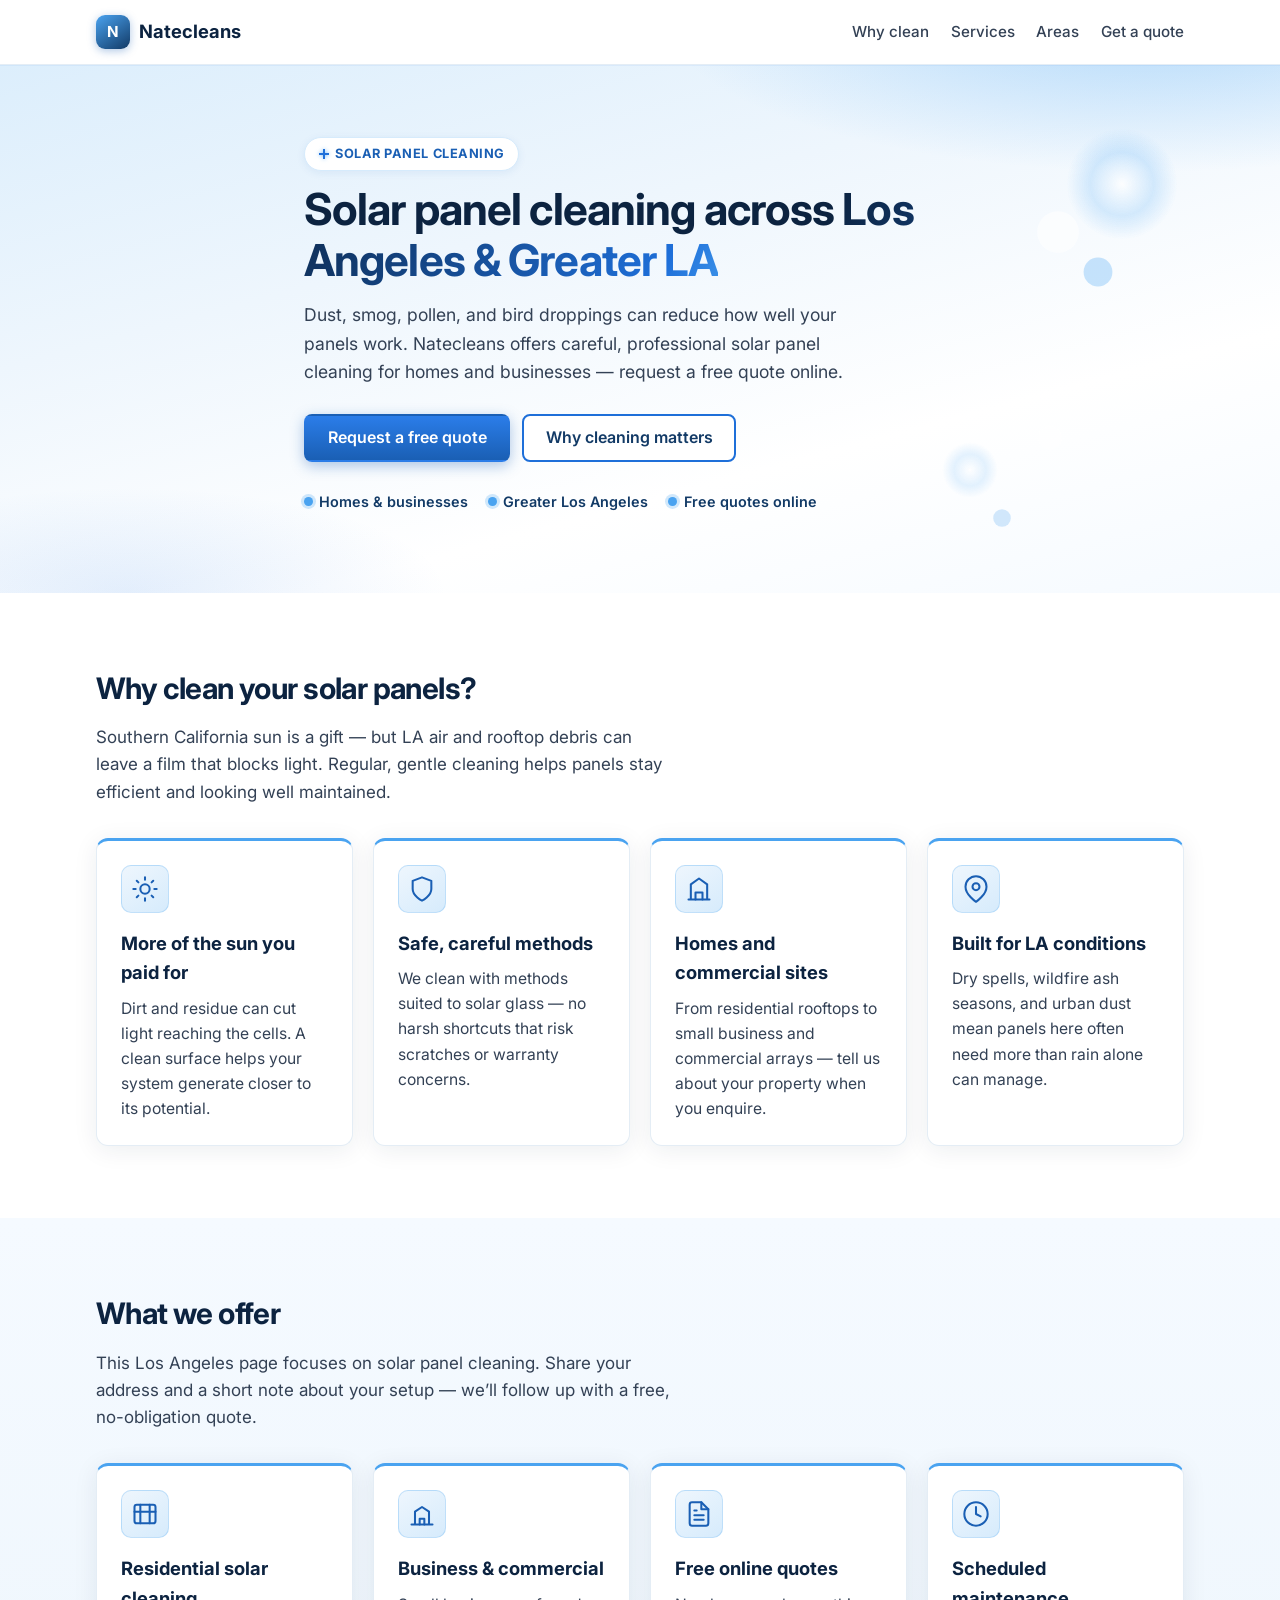
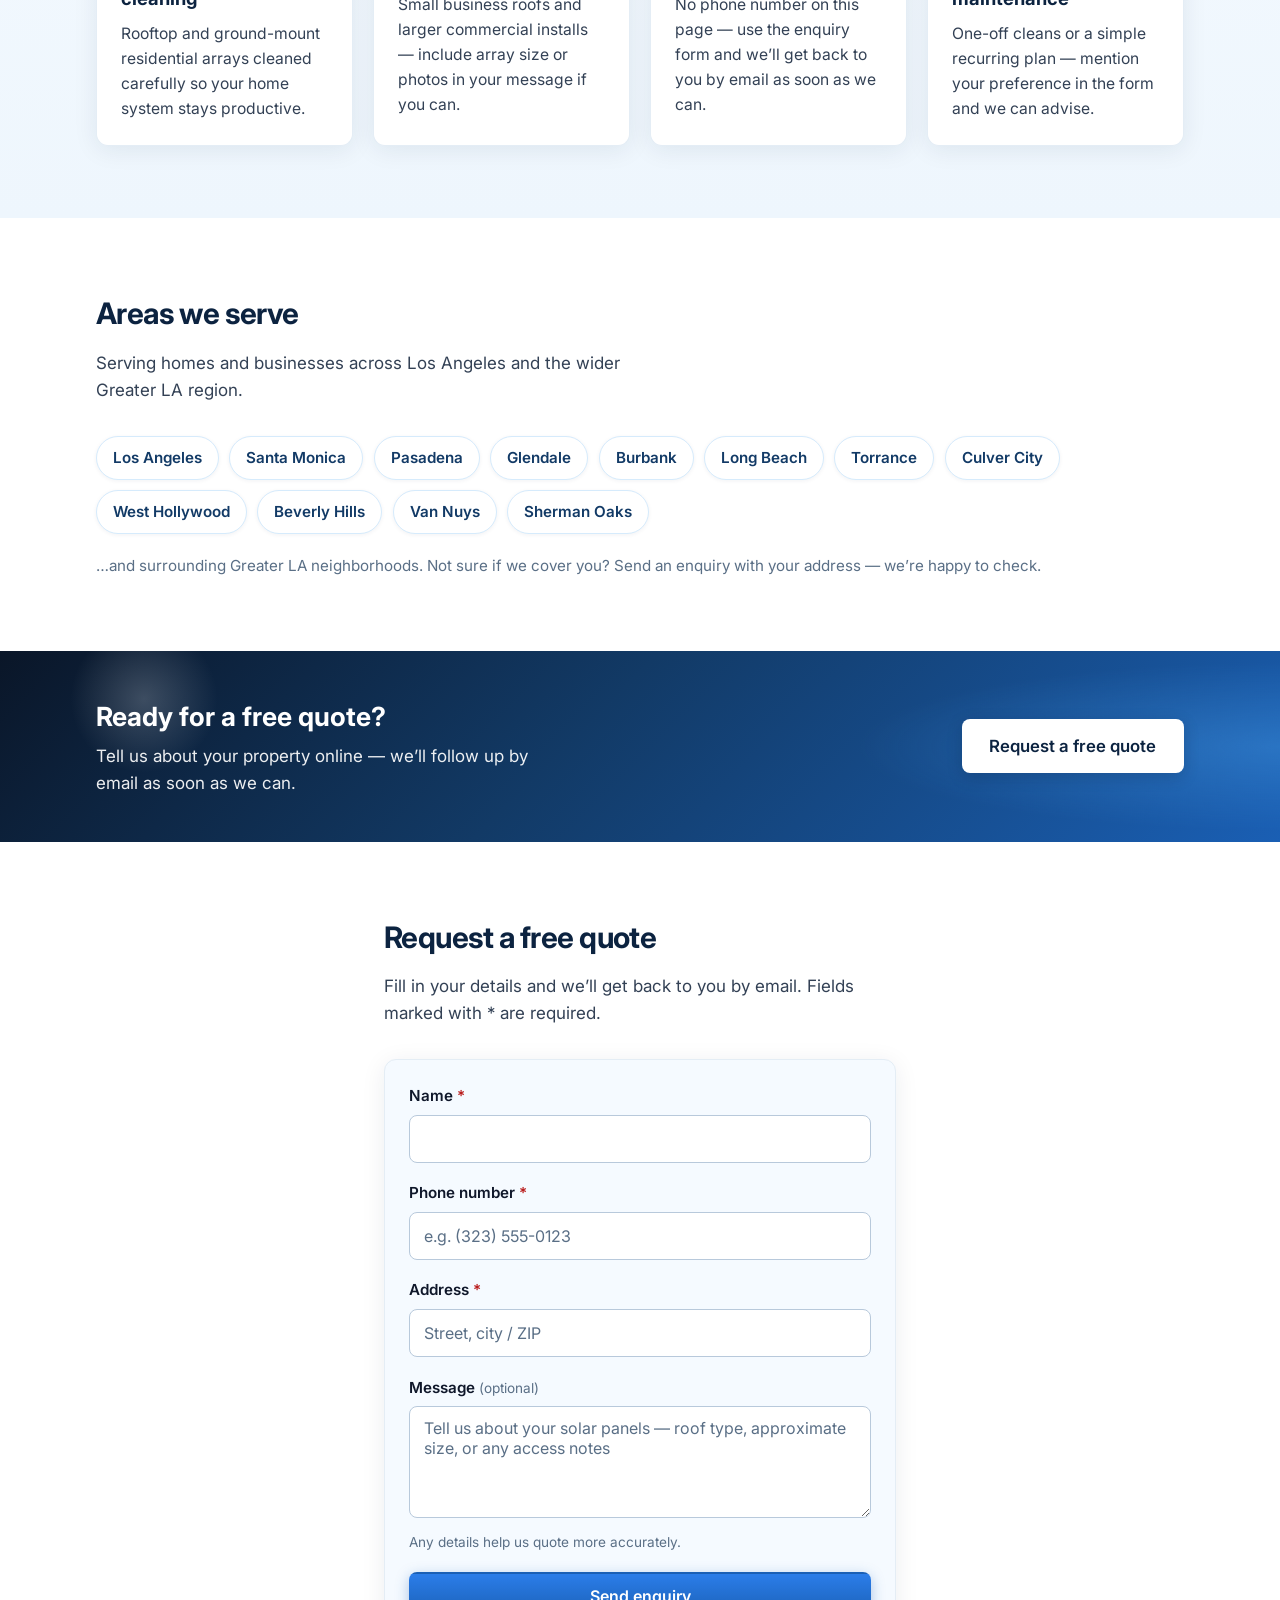
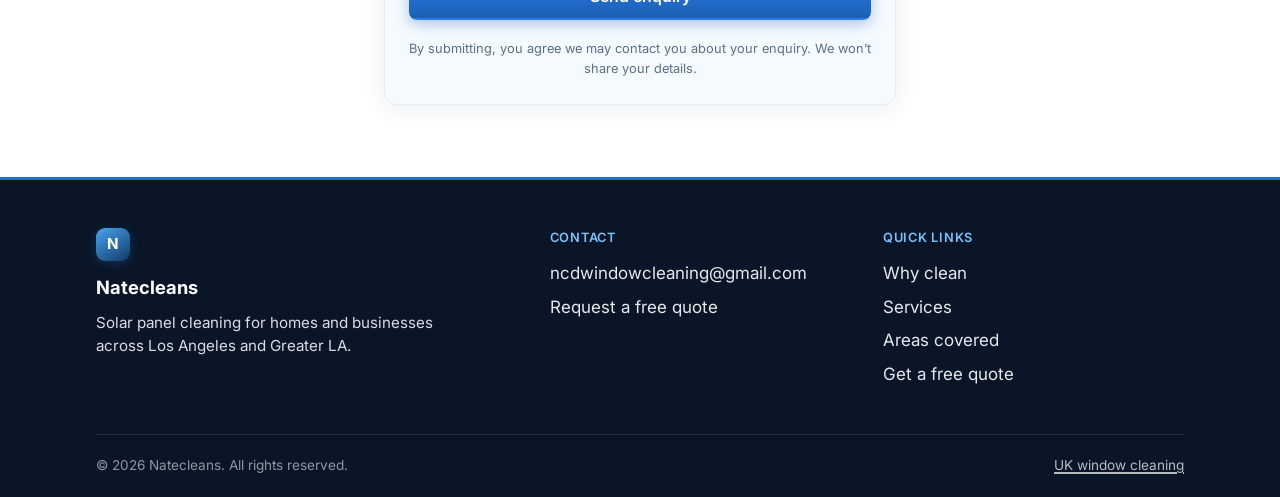
==== los-angeles.html @ 3b7f5c6c "Add Los Angeles solar panel cleaning landing page Separate US page with form-only contact (no phone)" ====
<!DOCTYPE html>
<html lang="en-US">
<head>
  <meta charset="UTF-8">
  <meta name="viewport" content="width=device-width, initial-scale=1">
  <title>Natecleans | Solar Panel Cleaning in Los Angeles &amp; Greater LA</title>
  <meta name="description" content="Professional solar panel cleaning for homes and businesses in Los Angeles and the Greater LA area. Safe, careful cleaning to help your panels perform. Request a free quote online.">
  <meta name="robots" content="index, follow">

  <!-- Open Graph -->
  <meta property="og:type" content="website">
  <meta property="og:title" content="Natecleans | Solar Panel Cleaning in Los Angeles &amp; Greater LA">
  <meta property="og:description" content="Professional solar panel cleaning for homes and businesses across Los Angeles and surrounding areas. Free quotes — enquire online.">
  <meta property="og:locale" content="en_US">
  <meta property="og:site_name" content="Natecleans">

  <link rel="icon" href="favicon.svg" type="image/svg+xml">
  <link rel="preconnect" href="https://fonts.googleapis.com">
  <link rel="preconnect" href="https://fonts.gstatic.com" crossorigin>
  <link href="https://fonts.googleapis.com/css2?family=Inter:wght@400;500;600;700&display=swap" rel="stylesheet">
  <link rel="stylesheet" href="styles.css">
</head>
<body>
  <a class="skip-link" href="#main">Skip to content</a>

  <header class="site-header">
    <div class="container header-inner">
      <a class="logo" href="#top" aria-label="Natecleans Los Angeles home">
        <span class="logo-mark" aria-hidden="true">N</span>
        <span class="logo-text">Natecleans</span>
      </a>
      <nav class="nav" aria-label="Primary">
        <a href="#why">Why clean</a>
        <a href="#services">Services</a>
        <a href="#areas">Areas</a>
        <a href="#enquiry">Get a quote</a>
      </nav>
      <a class="btn btn-sm btn-primary header-cta" href="#enquiry">Get a quote</a>
    </div>
  </header>

  <main id="main">
    <!-- Hero -->
    <section class="hero" id="top">
      <div class="container hero-inner">
        <p class="eyebrow"><span class="eyebrow-sparkle" aria-hidden="true"></span> Solar panel cleaning</p>
        <h1>Solar panel cleaning across <span class="shine">Los Angeles &amp; Greater LA</span></h1>
        <p class="hero-lead">Dust, smog, pollen, and bird droppings can reduce how well your panels work. Natecleans offers careful, professional solar panel cleaning for homes and businesses — request a free quote online.</p>
        <div class="hero-ctas">
          <a class="btn btn-primary" href="#enquiry">Request a free quote</a>
          <a class="btn btn-secondary" href="#why">Why cleaning matters</a>
        </div>
        <ul class="hero-trust">
          <li>Homes &amp; businesses</li>
          <li>Greater Los Angeles</li>
          <li>Free quotes online</li>
        </ul>
      </div>
    </section>

    <!-- Why clean -->
    <section class="section" id="why" aria-labelledby="why-heading">
      <div class="container">
        <h2 id="why-heading">Why clean your solar panels?</h2>
        <p class="section-intro">Southern California sun is a gift — but LA air and rooftop debris can leave a film that blocks light. Regular, gentle cleaning helps panels stay efficient and looking well maintained.</p>
        <ul class="service-grid">
          <li class="card">
            <div class="card-icon" aria-hidden="true">
              <svg width="28" height="28" viewBox="0 0 24 24" fill="none" stroke="currentColor" stroke-width="1.75" stroke-linecap="round" stroke-linejoin="round"><circle cx="12" cy="12" r="4"/><path d="M12 2v2M12 20v2M4.93 4.93l1.41 1.41M17.66 17.66l1.41 1.41M2 12h2M20 12h2M4.93 19.07l1.41-1.41M17.66 6.34l1.41-1.41"/></svg>
            </div>
            <h3>More of the sun you paid for</h3>
            <p>Dirt and residue can cut light reaching the cells. A clean surface helps your system generate closer to its potential.</p>
          </li>
          <li class="card">
            <div class="card-icon" aria-hidden="true">
              <svg width="28" height="28" viewBox="0 0 24 24" fill="none" stroke="currentColor" stroke-width="1.75" stroke-linecap="round" stroke-linejoin="round"><path d="M12 22s8-4 8-10V5l-8-3-8 3v7c0 6 8 10 8 10z"/></svg>
            </div>
            <h3>Safe, careful methods</h3>
            <p>We clean with methods suited to solar glass — no harsh shortcuts that risk scratches or warranty concerns.</p>
          </li>
          <li class="card">
            <div class="card-icon" aria-hidden="true">
              <svg width="28" height="28" viewBox="0 0 24 24" fill="none" stroke="currentColor" stroke-width="1.75" stroke-linecap="round" stroke-linejoin="round"><path d="M3 21h18M5 21V8l7-5 7 5v13"/><path d="M9 21v-6h6v6"/></svg>
            </div>
            <h3>Homes and commercial sites</h3>
            <p>From residential rooftops to small business and commercial arrays — tell us about your property when you enquire.</p>
          </li>
          <li class="card">
            <div class="card-icon" aria-hidden="true">
              <svg width="28" height="28" viewBox="0 0 24 24" fill="none" stroke="currentColor" stroke-width="1.75" stroke-linecap="round" stroke-linejoin="round"><path d="M21 10c0 7-9 13-9 13s-9-6-9-13a9 9 0 0 1 18 0z"/><circle cx="12" cy="10" r="3"/></svg>
            </div>
            <h3>Built for LA conditions</h3>
            <p>Dry spells, wildfire ash seasons, and urban dust mean panels here often need more than rain alone can manage.</p>
          </li>
        </ul>
      </div>
    </section>

    <!-- Services -->
    <section class="section section-alt" id="services" aria-labelledby="services-heading">
      <div class="container">
        <h2 id="services-heading">What we offer</h2>
        <p class="section-intro">This Los Angeles page focuses on solar panel cleaning. Share your address and a short note about your setup — we’ll follow up with a free, no-obligation quote.</p>
        <ul class="service-grid">
          <li class="card">
            <div class="card-icon" aria-hidden="true">
              <svg width="28" height="28" viewBox="0 0 24 24" fill="none" stroke="currentColor" stroke-width="1.75" stroke-linecap="round" stroke-linejoin="round"><rect x="3" y="4" width="18" height="16" rx="2"/><path d="M3 10h18M8 4v16M16 4v16"/></svg>
            </div>
            <h3>Residential solar cleaning</h3>
            <p>Rooftop and ground-mount residential arrays cleaned carefully so your home system stays productive.</p>
          </li>
          <li class="card">
            <div class="card-icon" aria-hidden="true">
              <svg width="28" height="28" viewBox="0 0 24 24" fill="none" stroke="currentColor" stroke-width="1.75" stroke-linecap="round" stroke-linejoin="round"><path d="M3 21h18M6 21V10l6-4 6 4v11"/><path d="M10 21v-5h4v5"/></svg>
            </div>
            <h3>Business &amp; commercial</h3>
            <p>Small business roofs and larger commercial installs — include array size or photos in your message if you can.</p>
          </li>
          <li class="card">
            <div class="card-icon" aria-hidden="true">
              <svg width="28" height="28" viewBox="0 0 24 24" fill="none" stroke="currentColor" stroke-width="1.75" stroke-linecap="round" stroke-linejoin="round"><path d="M14 2H6a2 2 0 0 0-2 2v16a2 2 0 0 0 2 2h12a2 2 0 0 0 2-2V8z"/><path d="M14 2v6h6M16 13H8M16 17H8M10 9H8"/></svg>
            </div>
            <h3>Free online quotes</h3>
            <p>No phone number on this page — use the enquiry form and we’ll get back to you by email as soon as we can.</p>
          </li>
          <li class="card">
            <div class="card-icon" aria-hidden="true">
              <svg width="28" height="28" viewBox="0 0 24 24" fill="none" stroke="currentColor" stroke-width="1.75" stroke-linecap="round" stroke-linejoin="round"><path d="M12 22c5.523 0 10-4.477 10-10S17.523 2 12 2 2 6.477 2 12s4.477 10 10 10z"/><path d="M12 6v6l4 2"/></svg>
            </div>
            <h3>Scheduled maintenance</h3>
            <p>One-off cleans or a simple recurring plan — mention your preference in the form and we can advise.</p>
          </li>
        </ul>
      </div>
    </section>

    <!-- Areas -->
    <section class="section" id="areas" aria-labelledby="areas-heading">
      <div class="container">
        <h2 id="areas-heading">Areas we serve</h2>
        <p class="section-intro">Serving homes and businesses across Los Angeles and the wider Greater LA region.</p>
        <ul class="areas-list">
          <li>Los Angeles</li>
          <li>Santa Monica</li>
          <li>Pasadena</li>
          <li>Glendale</li>
          <li>Burbank</li>
          <li>Long Beach</li>
          <li>Torrance</li>
          <li>Culver City</li>
          <li>West Hollywood</li>
          <li>Beverly Hills</li>
          <li>Van Nuys</li>
          <li>Sherman Oaks</li>
        </ul>
        <p class="areas-note">…and surrounding Greater LA neighborhoods. Not sure if we cover you? Send an enquiry with your address — we’re happy to check.</p>
      </div>
    </section>

    <!-- CTA band — form only, no phone -->
    <section class="cta-band" aria-labelledby="cta-heading">
      <div class="container cta-band-inner">
        <div>
          <h2 id="cta-heading">Ready for a free quote?</h2>
          <p>Tell us about your property online — we’ll follow up by email as soon as we can.</p>
        </div>
        <a class="btn btn-light btn-lg" href="#enquiry">
          Request a free quote
        </a>
      </div>
    </section>

    <!-- Enquiry form -->
    <section class="section" id="enquiry" aria-labelledby="enquiry-heading">
      <div class="container form-wrap">
        <h2 id="enquiry-heading">Request a free quote</h2>
        <p class="section-intro">Fill in your details and we’ll get back to you by email. Fields marked with * are required.</p>

        <div id="thanks" class="thanks" hidden>
          <p class="thanks-title">Thank you — your enquiry has been sent.</p>
          <p>We’ll be in touch by email shortly. If you need to add details, you can send another message anytime.</p>
        </div>

        <form
          id="enquiry-form"
          class="enquiry-form"
          action="https://formsubmit.co/ncdwindowcleaning@gmail.com"
          method="POST"
          novalidate
          aria-label="Los Angeles solar panel cleaning enquiry form"
        >
          <input type="hidden" name="_subject" value="Natecleans Los Angeles solar enquiry">
          <input type="hidden" name="_template" value="table">
          <input type="hidden" name="_next" value="">
          <input type="text" name="_honey" class="honey" tabindex="-1" autocomplete="off" aria-hidden="true">

          <div class="field">
            <label for="name">Name <span class="req" aria-hidden="true">*</span></label>
            <input type="text" id="name" name="name" required autocomplete="name" aria-required="true" aria-describedby="name-error">
            <p class="field-error" id="name-error" role="alert" hidden></p>
          </div>

          <div class="field">
            <label for="phone">Phone number <span class="req" aria-hidden="true">*</span></label>
            <input type="tel" id="phone" name="phone" required autocomplete="tel" inputmode="tel" aria-required="true" aria-describedby="phone-error" placeholder="e.g. (323) 555-0123">
            <p class="field-error" id="phone-error" role="alert" hidden></p>
          </div>

          <div class="field">
            <label for="address">Address <span class="req" aria-hidden="true">*</span></label>
            <input type="text" id="address" name="address" required autocomplete="street-address" aria-required="true" aria-describedby="address-error" placeholder="Street, city / ZIP">
            <p class="field-error" id="address-error" role="alert" hidden></p>
          </div>

          <div class="field">
            <label for="message">Message <span class="optional">(optional)</span></label>
            <textarea id="message" name="message" rows="4" aria-describedby="message-hint" placeholder="Tell us about your solar panels — roof type, approximate size, or any access notes"></textarea>
            <p class="field-hint" id="message-hint">Any details help us quote more accurately.</p>
          </div>

          <p class="form-status" id="form-status" role="status" aria-live="polite" hidden></p>

          <button type="submit" class="btn btn-primary btn-block">Send enquiry</button>
          <p class="form-privacy">By submitting, you agree we may contact you about your enquiry. We won’t share your details.</p>
        </form>
      </div>
    </section>
  </main>

  <footer class="site-footer">
    <div class="container footer-inner">
      <div class="footer-brand">
        <span class="logo-mark" aria-hidden="true">N</span>
        <strong>Natecleans</strong>
        <p>Solar panel cleaning for homes and businesses across Los Angeles and Greater LA.</p>
      </div>
      <div class="footer-contact">
        <h3 class="footer-heading">Contact</h3>
        <p><a href="mailto:ncdwindowcleaning@gmail.com">ncdwindowcleaning@gmail.com</a></p>
        <p><a href="#enquiry">Request a free quote</a></p>
      </div>
      <div class="footer-links">
        <h3 class="footer-heading">Quick links</h3>
        <ul>
          <li><a href="#why">Why clean</a></li>
          <li><a href="#services">Services</a></li>
          <li><a href="#areas">Areas covered</a></li>
          <li><a href="#enquiry">Get a free quote</a></li>
        </ul>
      </div>
    </div>
    <div class="container footer-bottom">
      <p>&copy; <span id="year"></span> Natecleans. All rights reserved.</p>
      <p><a href="index.html">UK window cleaning</a></p>
    </div>
  </footer>

  <script src="script.js" defer></script>
</body>
</html>
---- styles.css ----
/* Natecleans — traditional UK window cleaner look (sky blue + navy) */

:root {
  --navy-950: #0a1628;
  --navy-900: #0c2340;
  --navy-800: #123a66;
  --blue-700: #1a5fb4;
  --blue-600: #1e6fd9;
  --blue-500: #2b7de9;
  --sky-400: #4aa3f0;
  --sky-300: #7ec0f8;
  --sky-100: #d6ebfc;
  --sky-50: #eef6fd;
  --ice: #f5faff;
  --white: #ffffff;
  --grey-100: #e4edf5;
  --grey-300: #b8c9db;
  --grey-500: #5a6f86;
  --grey-700: #334155;
  --grey-900: #0f172a;
  --danger: #b91c1c;
  --danger-bg: #fef2f2;
  --success: #0f766e;
  --success-bg: #ecfdf8;
  --radius: 12px;
  --radius-sm: 8px;
  --shadow: 0 4px 24px rgba(12, 35, 64, 0.08);
  --shadow-lg: 0 12px 40px rgba(12, 35, 64, 0.12);
  --font: "Inter", system-ui, -apple-system, "Segoe UI", Roboto, Ubuntu, "Helvetica Neue", sans-serif;
  --max: 68rem;
  --header-h: 4rem;
  --focus: 0 0 0 3px rgba(43, 125, 233, 0.4);
}

*,
*::before,
*::after {
  box-sizing: border-box;
}

html {
  scroll-behavior: smooth;
  scroll-padding-top: calc(var(--header-h) + 0.5rem);
}

body {
  margin: 0;
  font-family: var(--font);
  font-size: 1.0625rem;
  line-height: 1.6;
  color: var(--grey-900);
  background: var(--white);
  -webkit-font-smoothing: antialiased;
}

img,
svg {
  display: block;
  max-width: 100%;
}

a {
  color: var(--blue-700);
  text-decoration-thickness: 1.5px;
  text-underline-offset: 0.18em;
}

a:hover {
  color: var(--blue-600);
}

:focus-visible {
  outline: none;
  box-shadow: var(--focus);
  border-radius: 4px;
}

.skip-link {
  position: absolute;
  left: 1rem;
  top: -100%;
  z-index: 1000;
  padding: 0.75rem 1.25rem;
  background: var(--navy-900);
  color: var(--white);
  font-weight: 600;
  border-radius: var(--radius-sm);
  text-decoration: none;
}

.skip-link:focus {
  top: 1rem;
  box-shadow: var(--focus);
}

.container {
  width: min(100% - 2rem, var(--max));
  margin-inline: auto;
}

/* Header */
.site-header {
  position: sticky;
  top: 0;
  z-index: 100;
  background: rgba(255, 255, 255, 0.94);
  backdrop-filter: blur(10px);
  border-bottom: 1px solid var(--grey-100);
  box-shadow: 0 1px 0 rgba(30, 111, 217, 0.06);
}

.header-inner {
  display: flex;
  align-items: center;
  justify-content: space-between;
  min-height: var(--header-h);
  gap: 1rem;
}

.logo {
  display: inline-flex;
  align-items: center;
  gap: 0.6rem;
  text-decoration: none;
  color: var(--navy-900);
  font-weight: 700;
  font-size: 1.15rem;
}

.logo:hover {
  color: var(--blue-700);
}

.logo-mark {
  display: inline-flex;
  align-items: center;
  justify-content: center;
  width: 2.1rem;
  height: 2.1rem;
  border-radius: 9px;
  background: linear-gradient(145deg, var(--sky-400), var(--navy-800));
  color: var(--white);
  font-size: 0.95rem;
  font-weight: 700;
  flex-shrink: 0;
  box-shadow: 0 2px 8px rgba(26, 95, 180, 0.35);
}

.nav {
  display: none;
  align-items: center;
  gap: 1.35rem;
}

.nav a {
  text-decoration: none;
  color: var(--grey-700);
  font-weight: 500;
  font-size: 0.95rem;
}

.nav a:hover {
  color: var(--blue-700);
}

.nav-phone {
  color: var(--blue-700) !important;
  font-weight: 700 !important;
  white-space: nowrap;
  letter-spacing: 0.01em;
}

.header-cta {
  flex-shrink: 0;
}

/* Buttons */
.btn {
  display: inline-flex;
  align-items: center;
  justify-content: center;
  gap: 0.5rem;
  min-height: 3rem;
  padding: 0.75rem 1.35rem;
  border: 2px solid transparent;
  border-radius: var(--radius-sm);
  font-family: inherit;
  font-size: 1rem;
  font-weight: 600;
  line-height: 1.2;
  text-decoration: none;
  cursor: pointer;
  transition: background 0.15s ease, color 0.15s ease, border-color 0.15s ease, transform 0.1s ease, box-shadow 0.15s ease;
}

.btn:active {
  transform: scale(0.98);
}

.btn-sm {
  min-height: 2.5rem;
  padding: 0.5rem 1rem;
  font-size: 0.9rem;
}

.btn-lg {
  min-height: 3.35rem;
  padding: 0.9rem 1.6rem;
  font-size: 1.05rem;
}

.btn-block {
  width: 100%;
}

.btn-primary {
  background: linear-gradient(180deg, var(--blue-500) 0%, var(--blue-700) 100%);
  color: var(--white);
  box-shadow: 0 4px 14px rgba(26, 95, 180, 0.35);
}

.btn-primary:hover {
  background: linear-gradient(180deg, var(--blue-600) 0%, var(--navy-800) 100%);
  color: var(--white);
  box-shadow: 0 6px 18px rgba(18, 58, 102, 0.4);
}

.btn-secondary {
  background: var(--white);
  color: var(--navy-800);
  border-color: var(--blue-600);
}

.btn-secondary:hover {
  background: var(--sky-50);
  color: var(--navy-900);
}

.btn-light {
  background: var(--white);
  color: var(--navy-900);
  box-shadow: 0 4px 16px rgba(10, 22, 40, 0.2);
}

.btn-light:hover {
  background: var(--sky-50);
  color: var(--navy-950);
}

/* Hero — clear sky + soapy sparkle */
.hero {
  position: relative;
  overflow: hidden;
  background:
    radial-gradient(ellipse 70% 55% at 90% -10%, rgba(126, 192, 248, 0.55), transparent 55%),
    radial-gradient(ellipse 50% 40% at 10% 100%, rgba(43, 125, 233, 0.12), transparent 50%),
    linear-gradient(165deg, #dceefc 0%, var(--sky-50) 35%, var(--white) 70%, var(--ice) 100%);
  padding: 3rem 0 3.75rem;
}

/* Soft sparkle accents (CSS-only) */
.hero::before,
.hero::after {
  content: "";
  position: absolute;
  pointer-events: none;
  border-radius: 50%;
  background: radial-gradient(circle, rgba(255, 255, 255, 0.95) 0%, rgba(126, 192, 248, 0.35) 40%, transparent 70%);
  opacity: 0.85;
}

.hero::before {
  width: 7rem;
  height: 7rem;
  top: 12%;
  right: 8%;
  box-shadow:
    -4rem 3rem 0 -2.2rem rgba(255, 255, 255, 0.7),
    -1.5rem 5.5rem 0 -2.6rem rgba(126, 192, 248, 0.5);
}

.hero::after {
  width: 3.5rem;
  height: 3.5rem;
  bottom: 18%;
  right: 22%;
  opacity: 0.6;
  box-shadow:
    5rem -2rem 0 -1rem rgba(255, 255, 255, 0.65),
    2rem 3rem 0 -1.2rem rgba(74, 163, 240, 0.4);
}

.hero-inner {
  position: relative;
  z-index: 1;
  max-width: 42rem;
}

.eyebrow {
  display: inline-flex;
  align-items: center;
  gap: 0.4rem;
  margin: 0 0 0.85rem;
  padding: 0.35rem 0.85rem;
  background: var(--white);
  color: var(--blue-700);
  font-size: 0.8rem;
  font-weight: 700;
  letter-spacing: 0.04em;
  text-transform: uppercase;
  border-radius: 999px;
  border: 1px solid var(--sky-100);
  box-shadow: 0 2px 8px rgba(26, 95, 180, 0.08);
}

.eyebrow-sparkle {
  display: inline-block;
  width: 0.65rem;
  height: 0.65rem;
  flex-shrink: 0;
  background:
    linear-gradient(var(--blue-600), var(--blue-600)) center / 100% 2px no-repeat,
    linear-gradient(var(--blue-600), var(--blue-600)) center / 2px 100% no-repeat;
  filter: drop-shadow(0 0 2px rgba(74, 163, 240, 0.8));
}

.hero h1 {
  margin: 0 0 1rem;
  font-size: clamp(1.85rem, 5.5vw, 2.75rem);
  line-height: 1.15;
  letter-spacing: -0.02em;
  color: var(--navy-900);
}

.hero h1 .shine {
  background: linear-gradient(120deg, var(--navy-900) 0%, var(--blue-600) 45%, var(--sky-400) 55%, var(--navy-900) 100%);
  background-size: 200% auto;
  -webkit-background-clip: text;
  background-clip: text;
  color: transparent;
}

@media (prefers-reduced-motion: no-preference) {
  .hero h1 .shine {
    animation: shine-shift 6s ease-in-out infinite;
  }
}

@keyframes shine-shift {
  0%, 100% { background-position: 0% center; }
  50% { background-position: 100% center; }
}

.hero-lead {
  margin: 0 0 1.75rem;
  font-size: 1.1rem;
  color: var(--grey-700);
  max-width: 34rem;
}

.hero-ctas {
  display: flex;
  flex-direction: column;
  gap: 0.75rem;
}

.hero-trust {
  display: flex;
  flex-wrap: wrap;
  gap: 0.75rem 1.25rem;
  margin: 1.75rem 0 0;
  padding: 0;
  list-style: none;
  font-size: 0.9rem;
  font-weight: 600;
  color: var(--navy-800);
}

.hero-trust li {
  display: inline-flex;
  align-items: center;
  gap: 0.4rem;
}

.hero-trust li::before {
  content: "";
  width: 0.55rem;
  height: 0.55rem;
  border-radius: 50%;
  background: var(--sky-400);
  box-shadow: 0 0 0 3px rgba(74, 163, 240, 0.25);
  flex-shrink: 0;
}

/* Sections */
.section {
  padding: 3.5rem 0;
}

.section-alt {
  background:
    linear-gradient(180deg, var(--ice) 0%, var(--sky-50) 100%);
}

.section h2 {
  margin: 0 0 0.75rem;
  font-size: clamp(1.5rem, 3.5vw, 1.85rem);
  letter-spacing: -0.02em;
  color: var(--navy-900);
}

.section-intro {
  margin: 0 0 2rem;
  color: var(--grey-700);
  max-width: 36rem;
}

/* Service cards */
.service-grid {
  list-style: none;
  margin: 0;
  padding: 0;
  display: grid;
  gap: 1.25rem;
}

.card {
  background: var(--white);
  border: 1px solid var(--grey-100);
  border-radius: var(--radius);
  padding: 1.5rem;
  box-shadow: var(--shadow);
  border-top: 3px solid var(--sky-400);
  transition: box-shadow 0.15s ease, border-color 0.15s ease;
}

.card:hover {
  box-shadow: var(--shadow-lg);
  border-top-color: var(--blue-600);
}

.section-alt .card {
  background: var(--white);
}

.card-icon {
  display: inline-flex;
  align-items: center;
  justify-content: center;
  width: 3rem;
  height: 3rem;
  margin-bottom: 1rem;
  border-radius: 10px;
  background: linear-gradient(145deg, var(--sky-50), var(--sky-100));
  color: var(--blue-700);
  border: 1px solid rgba(74, 163, 240, 0.25);
}

.card h3 {
  margin: 0 0 0.5rem;
  font-size: 1.15rem;
  color: var(--navy-900);
}

.card p {
  margin: 0;
  color: var(--grey-700);
  font-size: 0.98rem;
}

/* Areas */
.areas-list {
  list-style: none;
  margin: 0 0 1.25rem;
  padding: 0;
  display: flex;
  flex-wrap: wrap;
  gap: 0.65rem;
}

.areas-list li {
  padding: 0.55rem 1rem;
  background: var(--white);
  border: 1px solid var(--sky-100);
  border-radius: 999px;
  font-weight: 600;
  font-size: 0.95rem;
  color: var(--navy-800);
  box-shadow: 0 1px 4px rgba(12, 35, 64, 0.06);
}

.areas-note {
  margin: 0;
  color: var(--grey-500);
  font-size: 0.95rem;
}

/* CTA band */
.cta-band {
  position: relative;
  overflow: hidden;
  background:
    radial-gradient(ellipse 60% 80% at 100% 50%, rgba(74, 163, 240, 0.35), transparent 55%),
    linear-gradient(135deg, var(--navy-950) 0%, var(--navy-800) 45%, var(--blue-700) 100%);
  color: var(--white);
  padding: 2.75rem 0;
}

.cta-band::before {
  content: "";
  position: absolute;
  width: 10rem;
  height: 10rem;
  top: -2rem;
  left: 5%;
  border-radius: 50%;
  background: radial-gradient(circle, rgba(255, 255, 255, 0.2) 0%, transparent 65%);
  pointer-events: none;
}

.cta-band-inner {
  position: relative;
  z-index: 1;
  display: flex;
  flex-direction: column;
  gap: 1.5rem;
  align-items: flex-start;
}

.cta-band h2 {
  margin: 0 0 0.4rem;
  font-size: clamp(1.35rem, 3vw, 1.65rem);
  color: var(--white);
}

.cta-band p {
  margin: 0;
  opacity: 0.92;
  max-width: 28rem;
}

/* Form */
.form-wrap {
  max-width: 32rem;
}

.enquiry-form {
  display: flex;
  flex-direction: column;
  gap: 1.15rem;
  padding: 1.5rem;
  background: var(--ice);
  border: 1px solid var(--grey-100);
  border-radius: var(--radius);
  box-shadow: var(--shadow);
}

.field label {
  display: block;
  margin-bottom: 0.4rem;
  font-weight: 600;
  font-size: 0.95rem;
  color: var(--grey-900);
}

.req {
  color: var(--danger);
}

.optional {
  font-weight: 400;
  color: var(--grey-500);
  font-size: 0.85rem;
}

.field input,
.field textarea {
  width: 100%;
  min-height: 3rem;
  padding: 0.7rem 0.9rem;
  border: 1.5px solid var(--grey-300);
  border-radius: var(--radius-sm);
  font-family: inherit;
  font-size: 1rem;
  color: var(--grey-900);
  background: var(--white);
  transition: border-color 0.15s ease, box-shadow 0.15s ease;
}

.field textarea {
  min-height: 7rem;
  resize: vertical;
}

.field input::placeholder,
.field textarea::placeholder {
  color: var(--grey-500);
}

.field input:hover,
.field textarea:hover {
  border-color: var(--grey-500);
}

.field input:focus,
.field textarea:focus {
  outline: none;
  border-color: var(--blue-600);
  box-shadow: var(--focus);
}

.field input.is-invalid,
.field textarea.is-invalid {
  border-color: var(--danger);
  background: var(--danger-bg);
}

.field-error {
  margin: 0.4rem 0 0;
  font-size: 0.875rem;
  color: var(--danger);
}

.field-hint {
  margin: 0.35rem 0 0;
  font-size: 0.85rem;
  color: var(--grey-500);
}

.honey {
  position: absolute;
  left: -9999px;
  width: 1px;
  height: 1px;
  opacity: 0;
  overflow: hidden;
  pointer-events: none;
}

.form-status {
  margin: 0;
  padding: 0.75rem 1rem;
  border-radius: var(--radius-sm);
  font-size: 0.95rem;
}

.form-status.is-error {
  background: var(--danger-bg);
  color: var(--danger);
}

.form-privacy {
  margin: 0;
  font-size: 0.8rem;
  color: var(--grey-500);
  text-align: center;
}

.thanks {
  margin-bottom: 1.5rem;
  padding: 1.25rem 1.35rem;
  background: var(--success-bg);
  border: 1px solid #99f0e0;
  border-radius: var(--radius);
  color: var(--success);
}

.thanks-title {
  margin: 0 0 0.4rem;
  font-weight: 700;
  font-size: 1.1rem;
  color: var(--navy-900);
}

.thanks p {
  margin: 0;
}

.thanks a {
  color: var(--blue-700);
  font-weight: 600;
}

/* Footer */
.site-footer {
  background: var(--navy-950);
  color: rgba(255, 255, 255, 0.85);
  padding: 3rem 0 0;
  border-top: 3px solid var(--blue-600);
}

.footer-inner {
  display: grid;
  gap: 2rem;
  padding-bottom: 2.5rem;
}

.footer-brand .logo-mark {
  margin-bottom: 0.75rem;
}

.footer-brand strong {
  display: block;
  color: var(--white);
  font-size: 1.15rem;
  margin-bottom: 0.5rem;
}

.footer-brand p {
  margin: 0;
  font-size: 0.95rem;
  max-width: 22rem;
  line-height: 1.55;
}

.footer-heading {
  margin: 0 0 0.75rem;
  font-size: 0.8rem;
  font-weight: 600;
  letter-spacing: 0.06em;
  text-transform: uppercase;
  color: var(--sky-300);
}

.footer-contact p {
  margin: 0 0 0.4rem;
}

.footer-contact a,
.footer-links a {
  color: rgba(255, 255, 255, 0.9);
  text-decoration: none;
}

.footer-contact a:hover,
.footer-links a:hover {
  color: var(--sky-300);
}

.footer-links ul {
  list-style: none;
  margin: 0;
  padding: 0;
}

.footer-links li {
  margin-bottom: 0.4rem;
}

.footer-bottom {
  border-top: 1px solid rgba(255, 255, 255, 0.1);
  padding: 1.25rem 0;
  display: flex;
  flex-wrap: wrap;
  gap: 0.5rem 1.5rem;
  align-items: center;
  justify-content: space-between;
}

.footer-bottom p {
  margin: 0;
  font-size: 0.85rem;
  color: rgba(255, 255, 255, 0.55);
}

.footer-bottom a {
  color: rgba(255, 255, 255, 0.7);
}

.footer-bottom a:hover {
  color: var(--white);
}

.footer-crosslink {
  font-size: 0.85rem;
}

/* Responsive */
@media (min-width: 540px) {
  .hero-ctas {
    flex-direction: row;
    flex-wrap: wrap;
  }

  .cta-band-inner {
    flex-direction: row;
    align-items: center;
    justify-content: space-between;
  }
}

@media (min-width: 720px) {
  .nav {
    display: flex;
  }

  .header-cta {
    display: none;
  }

  .service-grid {
    grid-template-columns: repeat(2, 1fr);
  }

  .footer-inner {
    grid-template-columns: 1.4fr 1fr 1fr;
  }

  .hero {
    padding: 4.5rem 0 5rem;
  }

  .section {
    padding: 4.5rem 0;
  }
}

@media (min-width: 960px) {
  .service-grid {
    grid-template-columns: repeat(4, 1fr);
  }
}

@media (prefers-reduced-motion: reduce) {
  html {
    scroll-behavior: auto;
  }

  .btn {
    transition: none;
  }

  .hero h1 .shine {
    animation: none;
    color: var(--navy-900);
    background: none;
    -webkit-background-clip: unset;
    background-clip: unset;
  }
}
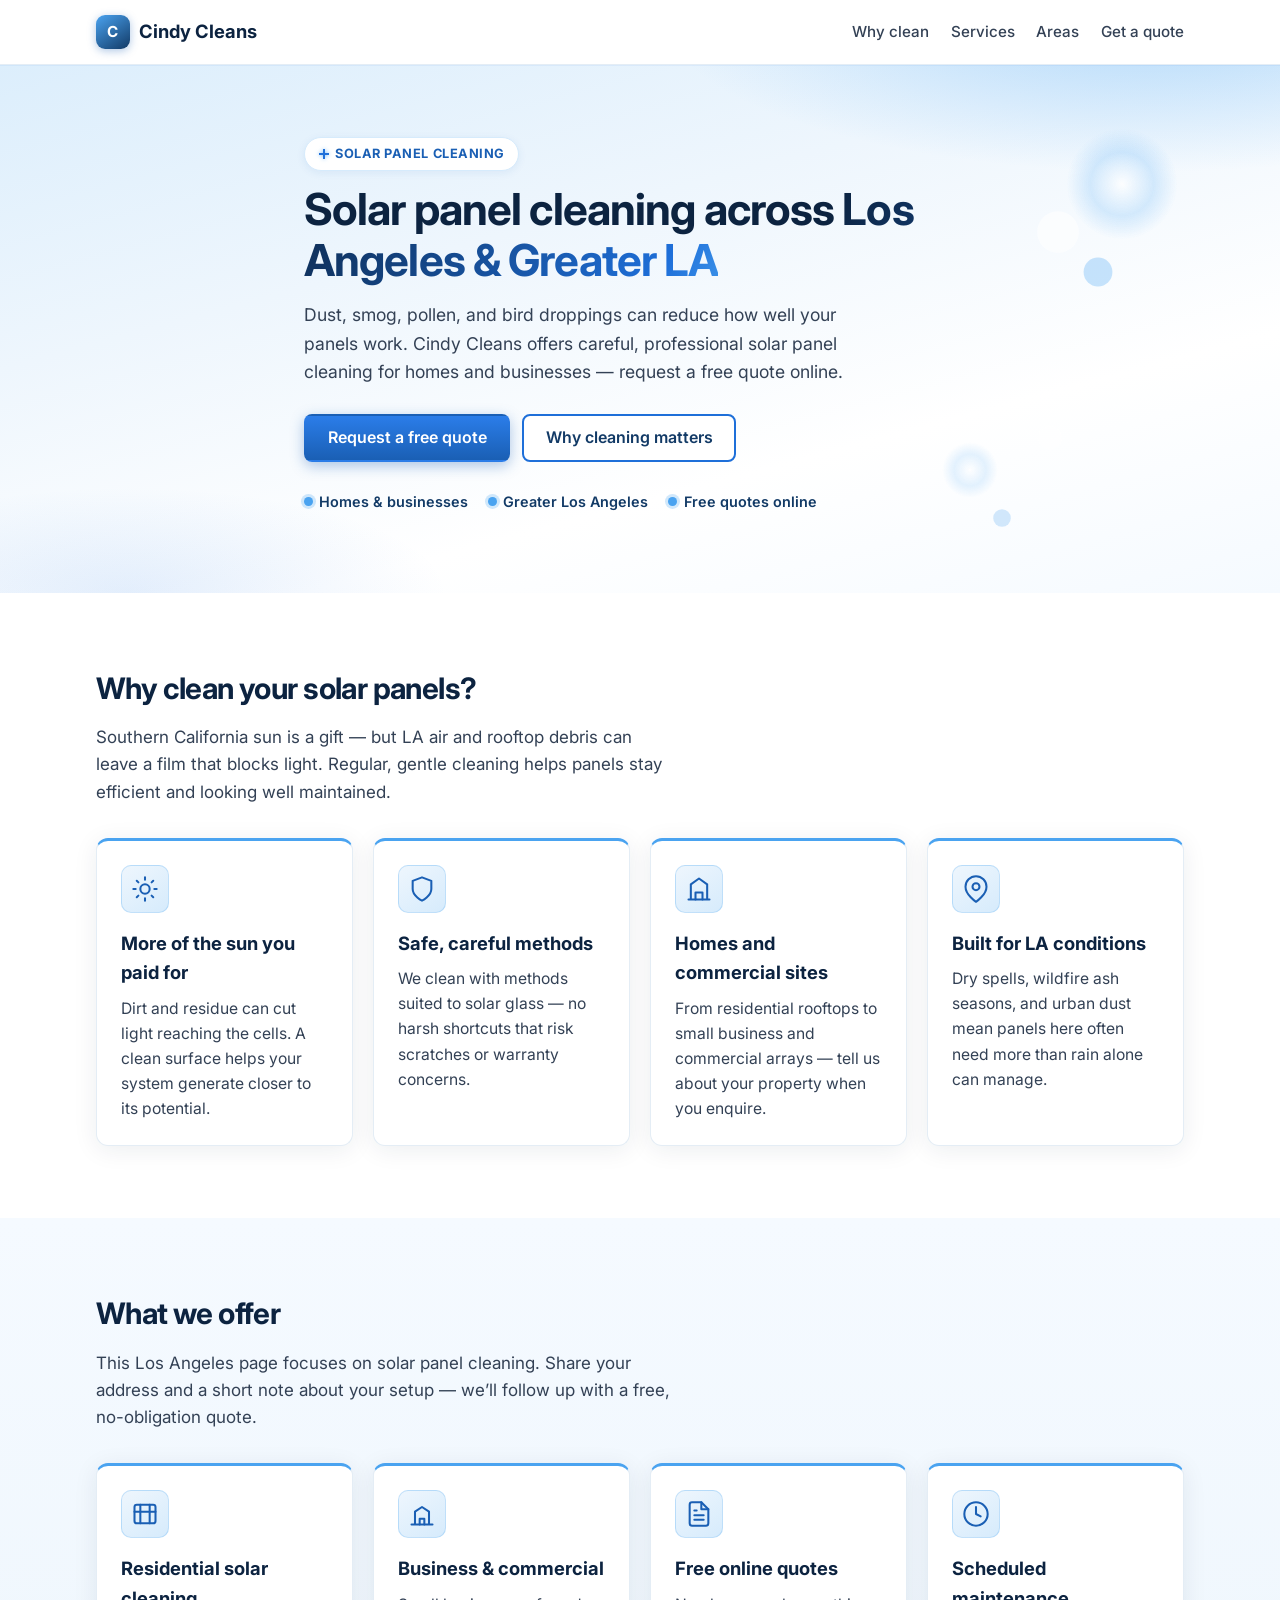
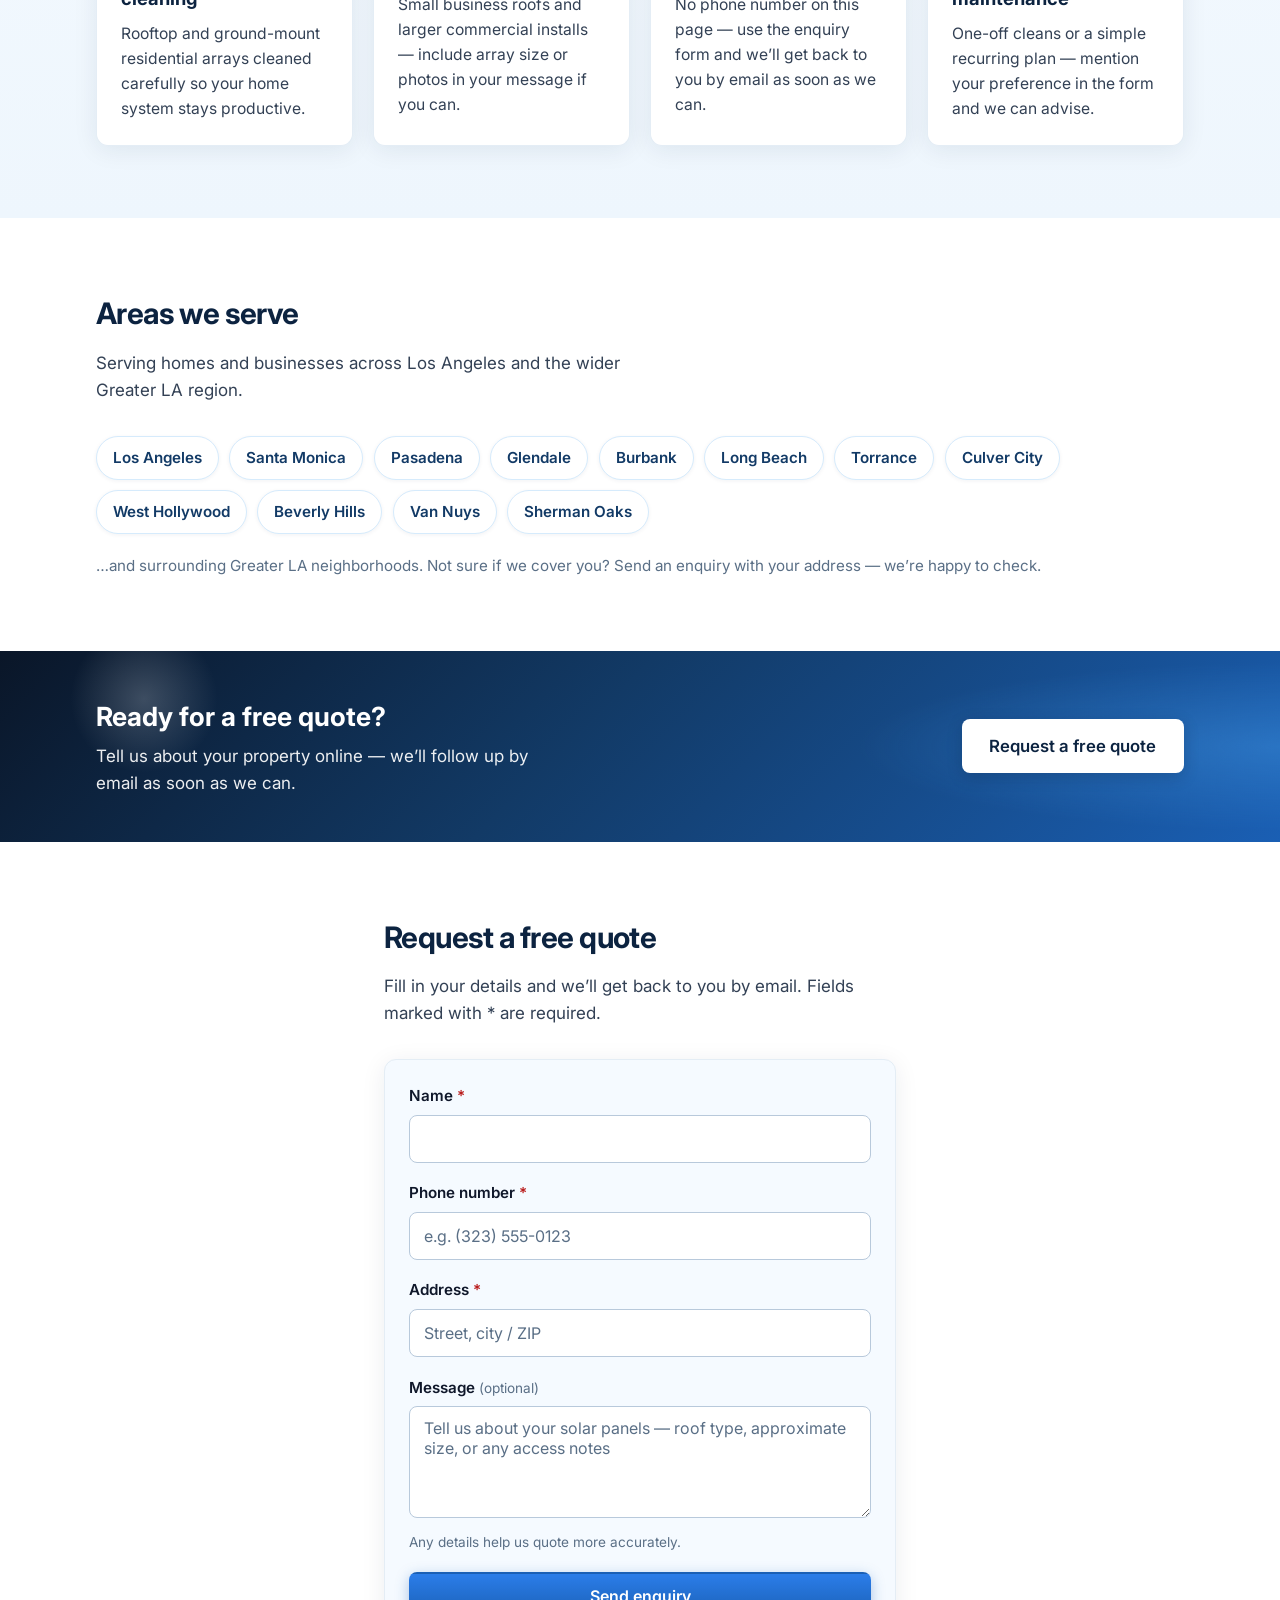
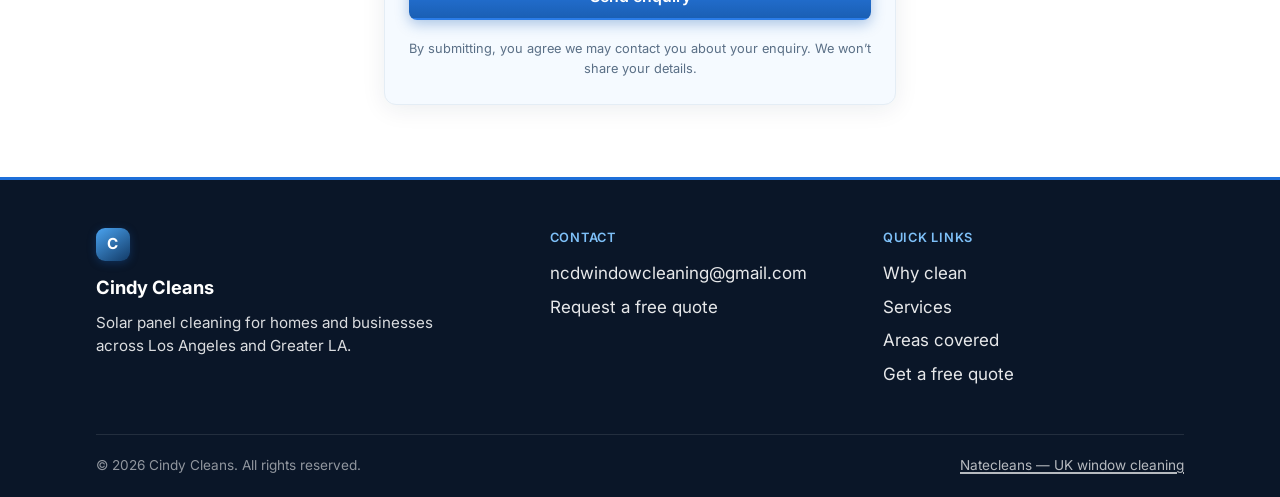
==== commit bf030382: "Rebrand LA page as Cindy Cleans; add UK work gallery Cindy Cleans solar landing (form-only, no phone" ====
--- a/los-angeles.html
+++ b/los-angeles.html
@@ -3,16 +3,16 @@
 <head>
   <meta charset="UTF-8">
   <meta name="viewport" content="width=device-width, initial-scale=1">
-  <title>Natecleans | Solar Panel Cleaning in Los Angeles &amp; Greater LA</title>
+  <title>Cindy Cleans | Solar Panel Cleaning in Los Angeles &amp; Greater LA</title>
   <meta name="description" content="Professional solar panel cleaning for homes and businesses in Los Angeles and the Greater LA area. Safe, careful cleaning to help your panels perform. Request a free quote online.">
   <meta name="robots" content="index, follow">
 
   <!-- Open Graph -->
   <meta property="og:type" content="website">
-  <meta property="og:title" content="Natecleans | Solar Panel Cleaning in Los Angeles &amp; Greater LA">
+  <meta property="og:title" content="Cindy Cleans | Solar Panel Cleaning in Los Angeles &amp; Greater LA">
   <meta property="og:description" content="Professional solar panel cleaning for homes and businesses across Los Angeles and surrounding areas. Free quotes — enquire online.">
   <meta property="og:locale" content="en_US">
-  <meta property="og:site_name" content="Natecleans">
+  <meta property="og:site_name" content="Cindy Cleans">
 
   <link rel="icon" href="favicon.svg" type="image/svg+xml">
   <link rel="preconnect" href="https://fonts.googleapis.com">
@@ -25,9 +25,9 @@
 
   <header class="site-header">
     <div class="container header-inner">
-      <a class="logo" href="#top" aria-label="Natecleans Los Angeles home">
-        <span class="logo-mark" aria-hidden="true">N</span>
-        <span class="logo-text">Natecleans</span>
+      <a class="logo" href="#top" aria-label="Cindy Cleans home">
+        <span class="logo-mark" aria-hidden="true">C</span>
+        <span class="logo-text">Cindy Cleans</span>
       </a>
       <nav class="nav" aria-label="Primary">
         <a href="#why">Why clean</a>
@@ -40,12 +40,11 @@
   </header>
 
   <main id="main">
-    <!-- Hero -->
     <section class="hero" id="top">
       <div class="container hero-inner">
         <p class="eyebrow"><span class="eyebrow-sparkle" aria-hidden="true"></span> Solar panel cleaning</p>
         <h1>Solar panel cleaning across <span class="shine">Los Angeles &amp; Greater LA</span></h1>
-        <p class="hero-lead">Dust, smog, pollen, and bird droppings can reduce how well your panels work. Natecleans offers careful, professional solar panel cleaning for homes and businesses — request a free quote online.</p>
+        <p class="hero-lead">Dust, smog, pollen, and bird droppings can reduce how well your panels work. Cindy Cleans offers careful, professional solar panel cleaning for homes and businesses — request a free quote online.</p>
         <div class="hero-ctas">
           <a class="btn btn-primary" href="#enquiry">Request a free quote</a>
           <a class="btn btn-secondary" href="#why">Why cleaning matters</a>
@@ -58,7 +57,6 @@
       </div>
     </section>
 
-    <!-- Why clean -->
     <section class="section" id="why" aria-labelledby="why-heading">
       <div class="container">
         <h2 id="why-heading">Why clean your solar panels?</h2>
@@ -96,7 +94,6 @@
       </div>
     </section>
 
-    <!-- Services -->
     <section class="section section-alt" id="services" aria-labelledby="services-heading">
       <div class="container">
         <h2 id="services-heading">What we offer</h2>
@@ -134,7 +131,6 @@
       </div>
     </section>
 
-    <!-- Areas -->
     <section class="section" id="areas" aria-labelledby="areas-heading">
       <div class="container">
         <h2 id="areas-heading">Areas we serve</h2>
@@ -157,20 +153,16 @@
       </div>
     </section>
 
-    <!-- CTA band — form only, no phone -->
     <section class="cta-band" aria-labelledby="cta-heading">
       <div class="container cta-band-inner">
         <div>
           <h2 id="cta-heading">Ready for a free quote?</h2>
           <p>Tell us about your property online — we’ll follow up by email as soon as we can.</p>
         </div>
-        <a class="btn btn-light btn-lg" href="#enquiry">
-          Request a free quote
-        </a>
-      </div>
-    </section>
-
-    <!-- Enquiry form -->
+        <a class="btn btn-light btn-lg" href="#enquiry">Request a free quote</a>
+      </div>
+    </section>
+
     <section class="section" id="enquiry" aria-labelledby="enquiry-heading">
       <div class="container form-wrap">
         <h2 id="enquiry-heading">Request a free quote</h2>
@@ -187,9 +179,9 @@
           action="https://formsubmit.co/ncdwindowcleaning@gmail.com"
           method="POST"
           novalidate
-          aria-label="Los Angeles solar panel cleaning enquiry form"
+          aria-label="Cindy Cleans Los Angeles solar panel cleaning enquiry form"
         >
-          <input type="hidden" name="_subject" value="Natecleans Los Angeles solar enquiry">
+          <input type="hidden" name="_subject" value="Cindy Cleans Los Angeles solar enquiry">
           <input type="hidden" name="_template" value="table">
           <input type="hidden" name="_next" value="">
           <input type="text" name="_honey" class="honey" tabindex="-1" autocomplete="off" aria-hidden="true">
@@ -230,8 +222,8 @@
   <footer class="site-footer">
     <div class="container footer-inner">
       <div class="footer-brand">
-        <span class="logo-mark" aria-hidden="true">N</span>
-        <strong>Natecleans</strong>
+        <span class="logo-mark" aria-hidden="true">C</span>
+        <strong>Cindy Cleans</strong>
         <p>Solar panel cleaning for homes and businesses across Los Angeles and Greater LA.</p>
       </div>
       <div class="footer-contact">
@@ -250,8 +242,8 @@
       </div>
     </div>
     <div class="container footer-bottom">
-      <p>&copy; <span id="year"></span> Natecleans. All rights reserved.</p>
-      <p><a href="index.html">UK window cleaning</a></p>
+      <p>&copy; <span id="year"></span> Cindy Cleans. All rights reserved.</p>
+      <p class="footer-crosslink"><a href="index.html">Natecleans — UK window cleaning</a></p>
     </div>
   </footer>
 
--- a/styles.css
+++ b/styles.css
@@ -775,6 +775,64 @@
   font-size: 0.85rem;
 }
 
+
+/* Work gallery */
+.gallery-grid {
+  list-style: none;
+  margin: 2rem 0 0;
+  padding: 0;
+  display: grid;
+  gap: 1.25rem;
+  grid-template-columns: 1fr;
+}
+
+.gallery-item {
+  margin: 0;
+}
+
+.gallery-item figure {
+  margin: 0;
+  background: var(--sky-50);
+  border: 1px solid var(--grey-100);
+  border-radius: var(--radius);
+  overflow: hidden;
+  box-shadow: var(--shadow);
+  height: 100%;
+  display: flex;
+  flex-direction: column;
+}
+
+.gallery-item img {
+  width: 100%;
+  height: 22rem;
+  object-fit: cover;
+  object-position: center top;
+  background: var(--navy-900);
+}
+
+.gallery-item figcaption {
+  padding: 0.85rem 1rem 1rem;
+  font-size: 0.92rem;
+  color: var(--grey-700);
+  line-height: 1.4;
+}
+
+@media (min-width: 540px) {
+  .gallery-grid {
+    grid-template-columns: repeat(2, 1fr);
+  }
+}
+
+@media (min-width: 900px) {
+  .gallery-grid {
+    grid-template-columns: repeat(3, 1fr);
+  }
+
+  .gallery-item img {
+    height: 20rem;
+  }
+}
+
 /* Responsive */
 @media (min-width: 540px) {
   .hero-ctas {
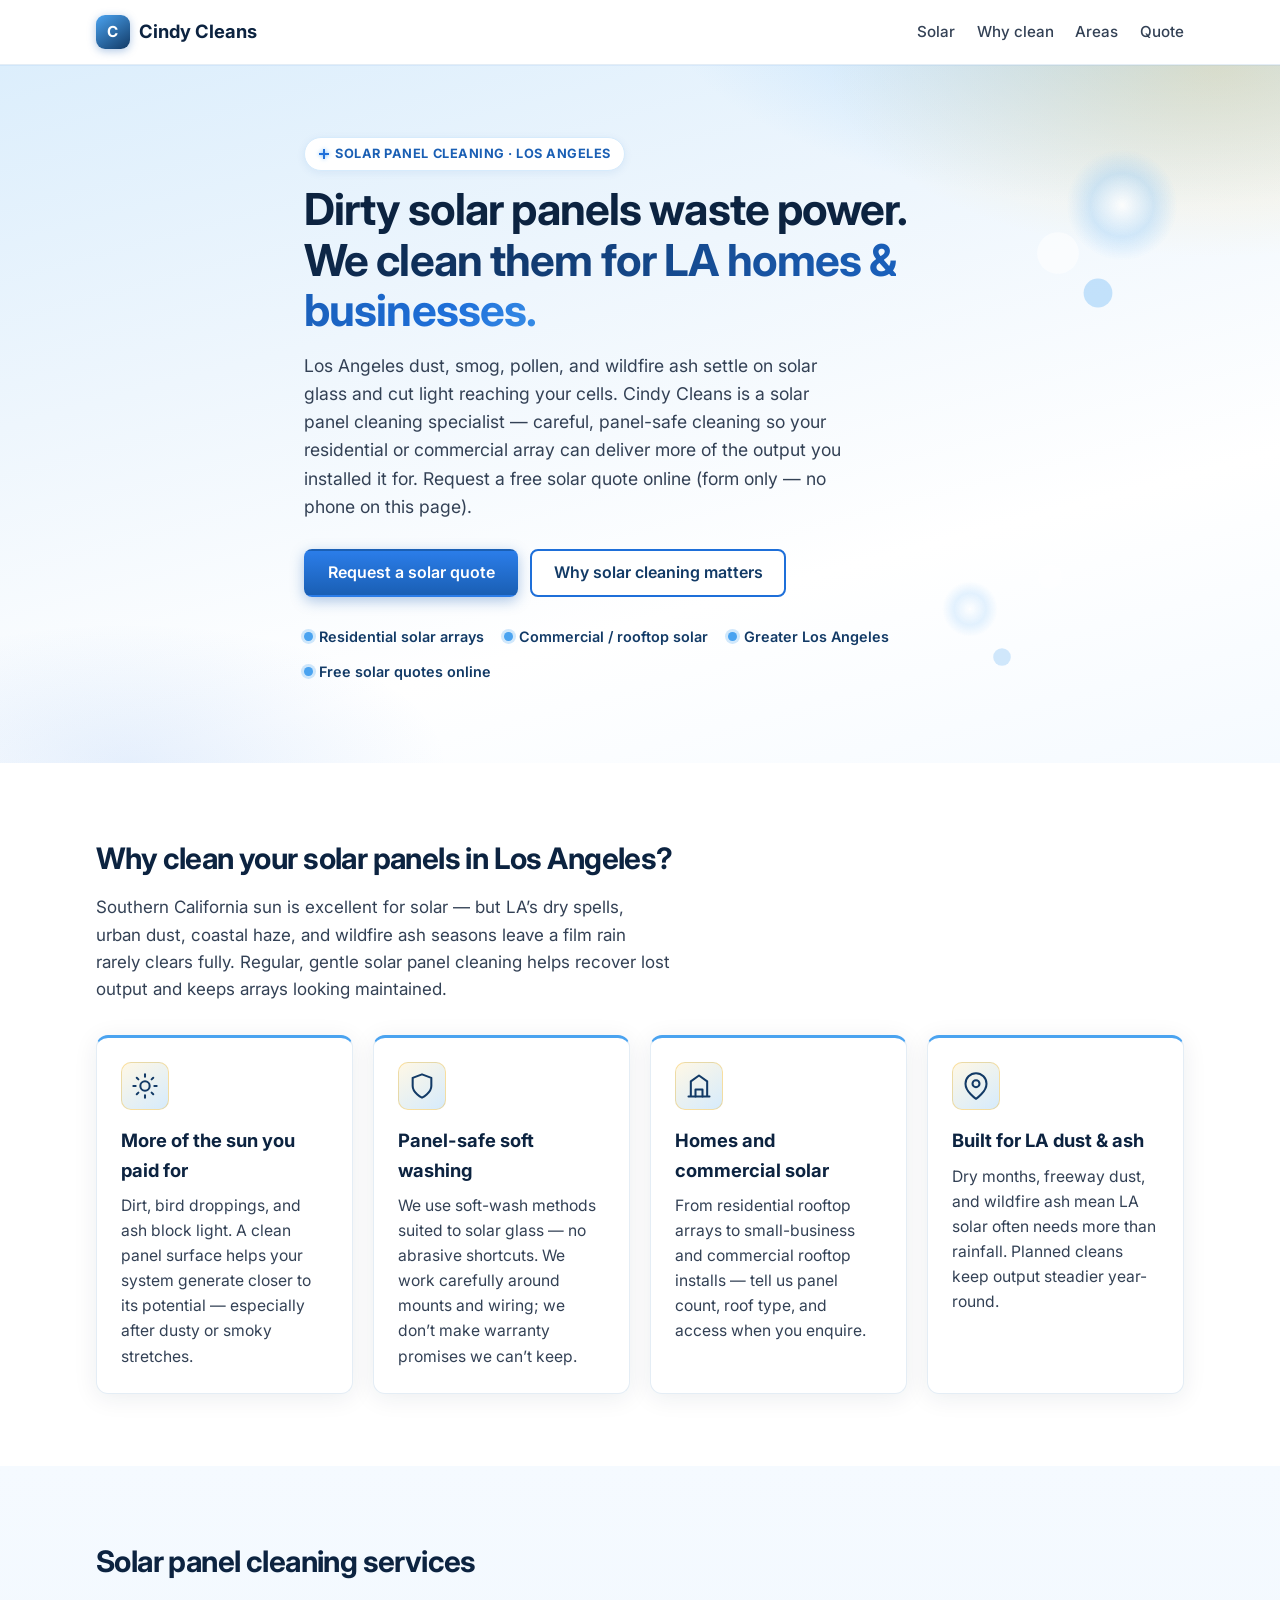
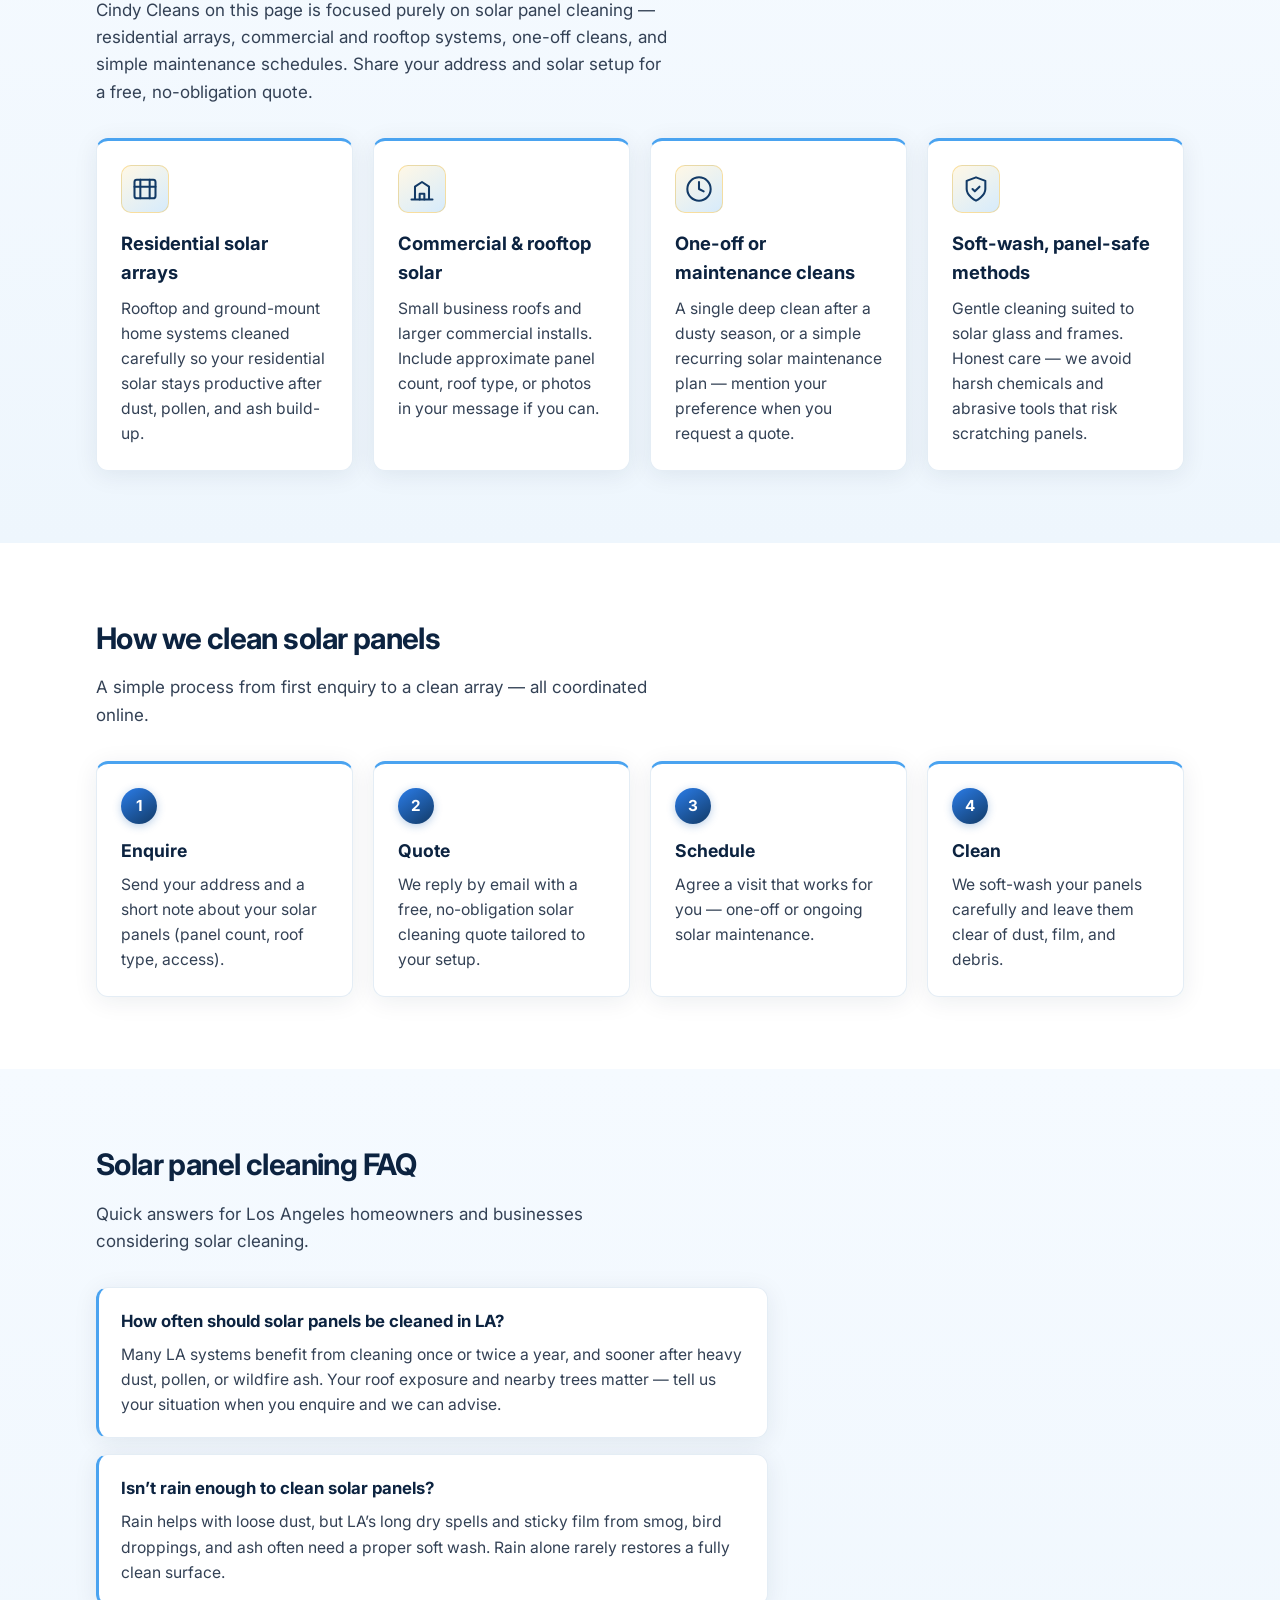
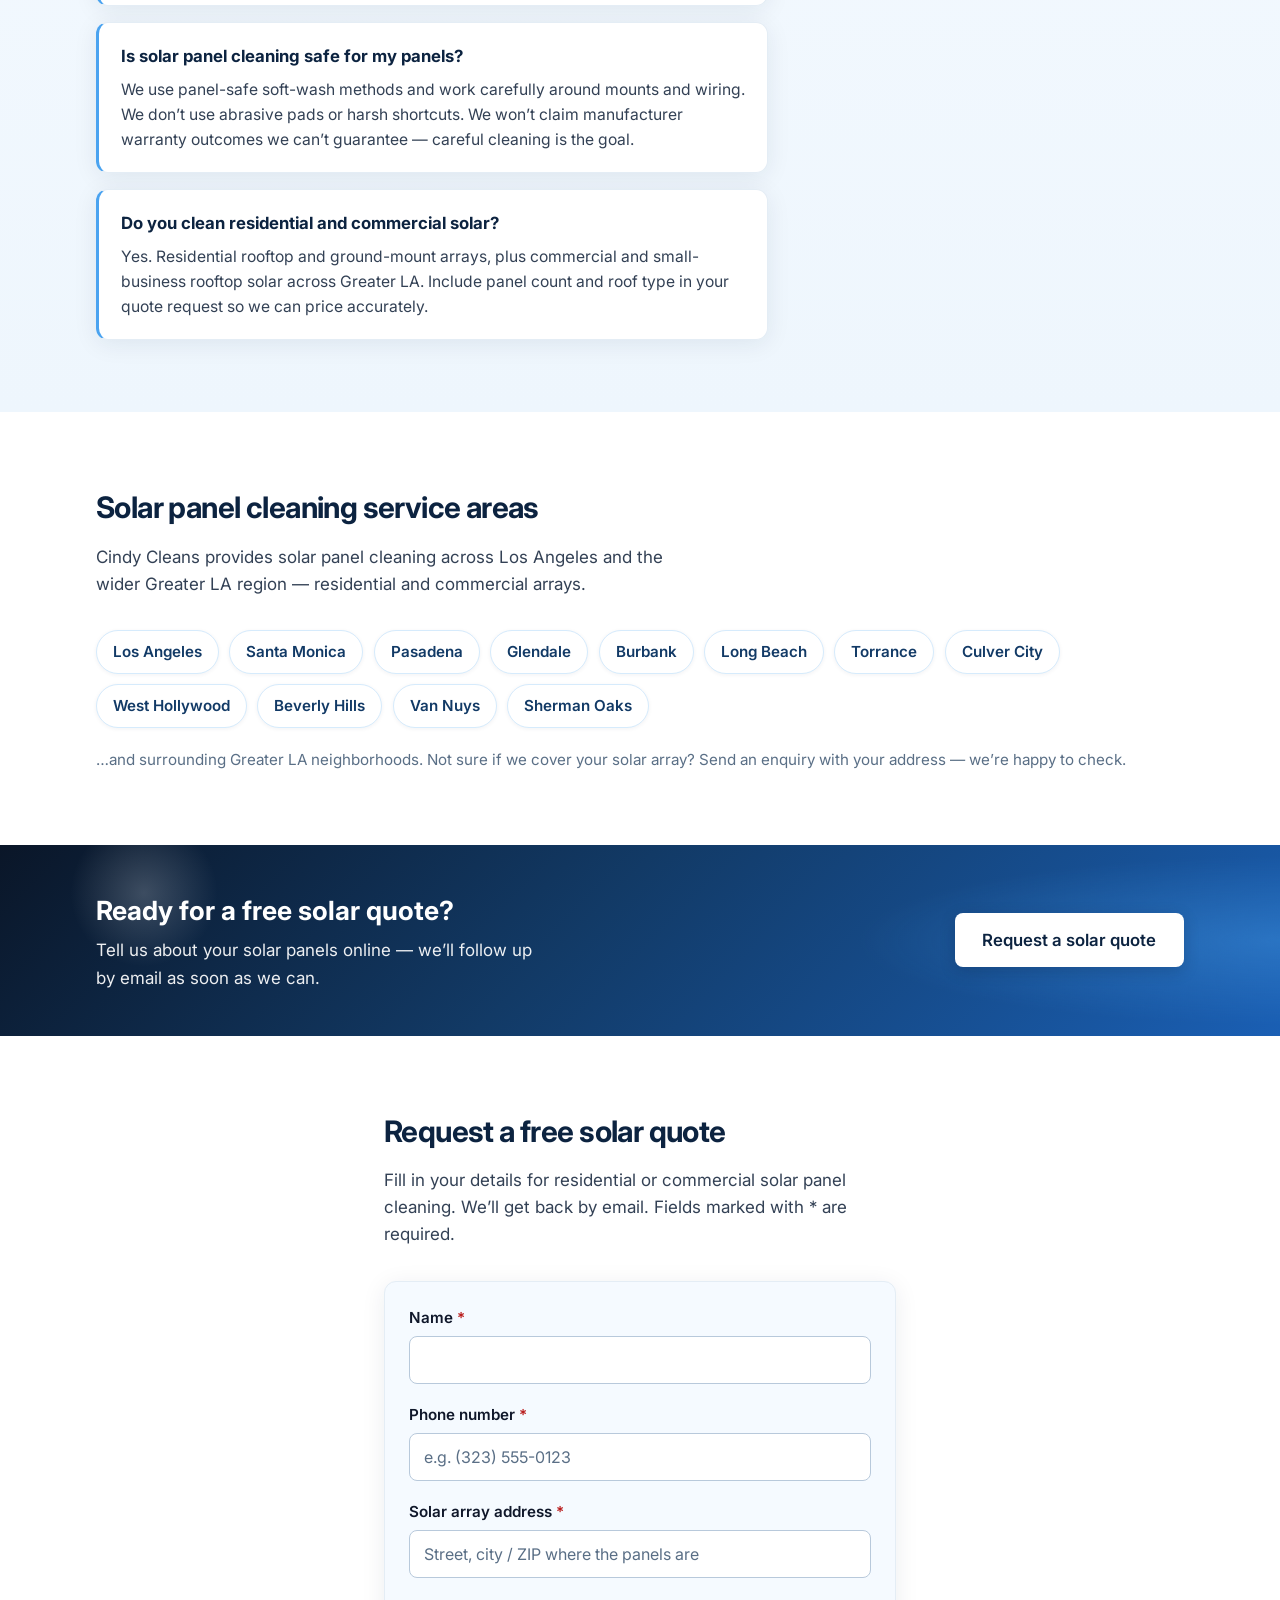
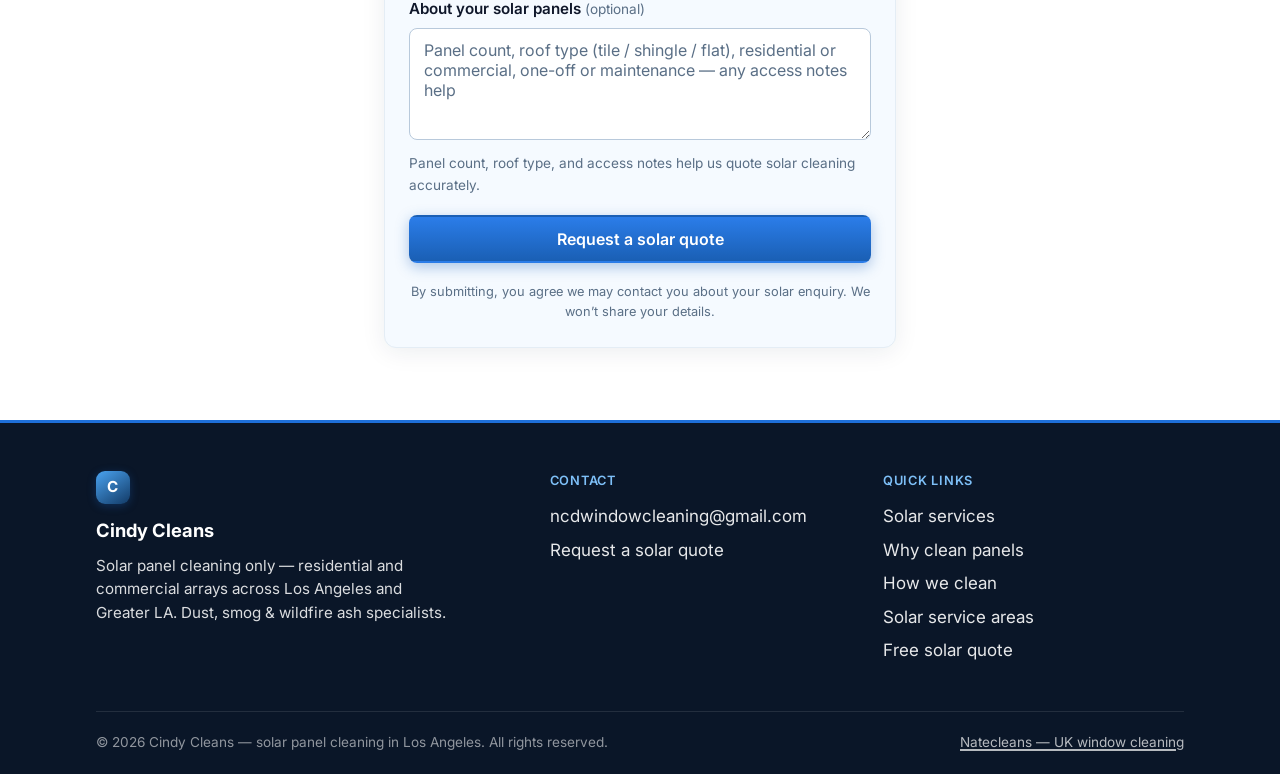
==== commit 35c03a47: "Make Cindy Cleans LA page solar-first end-to-end Tighten meta/hero/services/FAQ/form/footer around s" ====
--- a/los-angeles.html
+++ b/los-angeles.html
@@ -3,14 +3,15 @@
 <head>
   <meta charset="UTF-8">
   <meta name="viewport" content="width=device-width, initial-scale=1">
-  <title>Cindy Cleans | Solar Panel Cleaning in Los Angeles &amp; Greater LA</title>
-  <meta name="description" content="Professional solar panel cleaning for homes and businesses in Los Angeles and the Greater LA area. Safe, careful cleaning to help your panels perform. Request a free quote online.">
+  <title>Solar Panel Cleaning Los Angeles | Residential &amp; Commercial | Cindy Cleans</title>
+  <meta name="description" content="Solar panel cleaning in Los Angeles for residential and commercial arrays. Dust, smog and wildfire ash cut output — Cindy Cleans restores performance with panel-safe soft washing. Free solar quote online.">
   <meta name="robots" content="index, follow">
+  <meta name="keywords" content="solar panel cleaning Los Angeles, residential solar cleaning LA, commercial solar panel cleaning, solar array cleaning Greater LA">
 
   <!-- Open Graph -->
   <meta property="og:type" content="website">
-  <meta property="og:title" content="Cindy Cleans | Solar Panel Cleaning in Los Angeles &amp; Greater LA">
-  <meta property="og:description" content="Professional solar panel cleaning for homes and businesses across Los Angeles and surrounding areas. Free quotes — enquire online.">
+  <meta property="og:title" content="Solar Panel Cleaning Los Angeles | Residential &amp; Commercial | Cindy Cleans">
+  <meta property="og:description" content="Specialist solar panel cleaning across Los Angeles &amp; Greater LA. Residential and commercial arrays. Dust, smog &amp; wildfire ash — request a free solar quote online.">
   <meta property="og:locale" content="en_US">
   <meta property="og:site_name" content="Cindy Cleans">
 
@@ -25,70 +26,71 @@
 
   <header class="site-header">
     <div class="container header-inner">
-      <a class="logo" href="#top" aria-label="Cindy Cleans home">
+      <a class="logo" href="#top" aria-label="Cindy Cleans — solar panel cleaning home">
         <span class="logo-mark" aria-hidden="true">C</span>
         <span class="logo-text">Cindy Cleans</span>
       </a>
       <nav class="nav" aria-label="Primary">
+        <a href="#services">Solar</a>
         <a href="#why">Why clean</a>
-        <a href="#services">Services</a>
         <a href="#areas">Areas</a>
-        <a href="#enquiry">Get a quote</a>
+        <a href="#enquiry">Quote</a>
       </nav>
-      <a class="btn btn-sm btn-primary header-cta" href="#enquiry">Get a quote</a>
+      <a class="btn btn-sm btn-primary header-cta" href="#enquiry">Request a solar quote</a>
     </div>
   </header>
 
   <main id="main">
-    <section class="hero" id="top">
+    <section class="hero hero-solar" id="top">
       <div class="container hero-inner">
-        <p class="eyebrow"><span class="eyebrow-sparkle" aria-hidden="true"></span> Solar panel cleaning</p>
-        <h1>Solar panel cleaning across <span class="shine">Los Angeles &amp; Greater LA</span></h1>
-        <p class="hero-lead">Dust, smog, pollen, and bird droppings can reduce how well your panels work. Cindy Cleans offers careful, professional solar panel cleaning for homes and businesses — request a free quote online.</p>
+        <p class="eyebrow"><span class="eyebrow-sparkle" aria-hidden="true"></span> Solar panel cleaning · Los Angeles</p>
+        <h1>Dirty solar panels waste power. <span class="shine">We clean them for LA homes &amp; businesses.</span></h1>
+        <p class="hero-lead">Los Angeles dust, smog, pollen, and wildfire ash settle on solar glass and cut light reaching your cells. Cindy Cleans is a solar panel cleaning specialist — careful, panel-safe cleaning so your residential or commercial array can deliver more of the output you installed it for. Request a free solar quote online (form only — no phone on this page).</p>
         <div class="hero-ctas">
-          <a class="btn btn-primary" href="#enquiry">Request a free quote</a>
-          <a class="btn btn-secondary" href="#why">Why cleaning matters</a>
+          <a class="btn btn-primary" href="#enquiry">Request a solar quote</a>
+          <a class="btn btn-secondary" href="#why">Why solar cleaning matters</a>
         </div>
         <ul class="hero-trust">
-          <li>Homes &amp; businesses</li>
+          <li>Residential solar arrays</li>
+          <li>Commercial / rooftop solar</li>
           <li>Greater Los Angeles</li>
-          <li>Free quotes online</li>
+          <li>Free solar quotes online</li>
         </ul>
       </div>
     </section>
 
     <section class="section" id="why" aria-labelledby="why-heading">
       <div class="container">
-        <h2 id="why-heading">Why clean your solar panels?</h2>
-        <p class="section-intro">Southern California sun is a gift — but LA air and rooftop debris can leave a film that blocks light. Regular, gentle cleaning helps panels stay efficient and looking well maintained.</p>
+        <h2 id="why-heading">Why clean your solar panels in Los Angeles?</h2>
+        <p class="section-intro">Southern California sun is excellent for solar — but LA’s dry spells, urban dust, coastal haze, and wildfire ash seasons leave a film rain rarely clears fully. Regular, gentle solar panel cleaning helps recover lost output and keeps arrays looking maintained.</p>
         <ul class="service-grid">
           <li class="card">
-            <div class="card-icon" aria-hidden="true">
+            <div class="card-icon solar-accent" aria-hidden="true">
               <svg width="28" height="28" viewBox="0 0 24 24" fill="none" stroke="currentColor" stroke-width="1.75" stroke-linecap="round" stroke-linejoin="round"><circle cx="12" cy="12" r="4"/><path d="M12 2v2M12 20v2M4.93 4.93l1.41 1.41M17.66 17.66l1.41 1.41M2 12h2M20 12h2M4.93 19.07l1.41-1.41M17.66 6.34l1.41-1.41"/></svg>
             </div>
             <h3>More of the sun you paid for</h3>
-            <p>Dirt and residue can cut light reaching the cells. A clean surface helps your system generate closer to its potential.</p>
-          </li>
-          <li class="card">
-            <div class="card-icon" aria-hidden="true">
+            <p>Dirt, bird droppings, and ash block light. A clean panel surface helps your system generate closer to its potential — especially after dusty or smoky stretches.</p>
+          </li>
+          <li class="card">
+            <div class="card-icon solar-accent" aria-hidden="true">
               <svg width="28" height="28" viewBox="0 0 24 24" fill="none" stroke="currentColor" stroke-width="1.75" stroke-linecap="round" stroke-linejoin="round"><path d="M12 22s8-4 8-10V5l-8-3-8 3v7c0 6 8 10 8 10z"/></svg>
             </div>
-            <h3>Safe, careful methods</h3>
-            <p>We clean with methods suited to solar glass — no harsh shortcuts that risk scratches or warranty concerns.</p>
-          </li>
-          <li class="card">
-            <div class="card-icon" aria-hidden="true">
+            <h3>Panel-safe soft washing</h3>
+            <p>We use soft-wash methods suited to solar glass — no abrasive shortcuts. We work carefully around mounts and wiring; we don’t make warranty promises we can’t keep.</p>
+          </li>
+          <li class="card">
+            <div class="card-icon solar-accent" aria-hidden="true">
               <svg width="28" height="28" viewBox="0 0 24 24" fill="none" stroke="currentColor" stroke-width="1.75" stroke-linecap="round" stroke-linejoin="round"><path d="M3 21h18M5 21V8l7-5 7 5v13"/><path d="M9 21v-6h6v6"/></svg>
             </div>
-            <h3>Homes and commercial sites</h3>
-            <p>From residential rooftops to small business and commercial arrays — tell us about your property when you enquire.</p>
-          </li>
-          <li class="card">
-            <div class="card-icon" aria-hidden="true">
+            <h3>Homes and commercial solar</h3>
+            <p>From residential rooftop arrays to small-business and commercial rooftop installs — tell us panel count, roof type, and access when you enquire.</p>
+          </li>
+          <li class="card">
+            <div class="card-icon solar-accent" aria-hidden="true">
               <svg width="28" height="28" viewBox="0 0 24 24" fill="none" stroke="currentColor" stroke-width="1.75" stroke-linecap="round" stroke-linejoin="round"><path d="M21 10c0 7-9 13-9 13s-9-6-9-13a9 9 0 0 1 18 0z"/><circle cx="12" cy="10" r="3"/></svg>
             </div>
-            <h3>Built for LA conditions</h3>
-            <p>Dry spells, wildfire ash seasons, and urban dust mean panels here often need more than rain alone can manage.</p>
+            <h3>Built for LA dust &amp; ash</h3>
+            <p>Dry months, freeway dust, and wildfire ash mean LA solar often needs more than rainfall. Planned cleans keep output steadier year-round.</p>
           </li>
         </ul>
       </div>
@@ -96,45 +98,99 @@
 
     <section class="section section-alt" id="services" aria-labelledby="services-heading">
       <div class="container">
-        <h2 id="services-heading">What we offer</h2>
-        <p class="section-intro">This Los Angeles page focuses on solar panel cleaning. Share your address and a short note about your setup — we’ll follow up with a free, no-obligation quote.</p>
+        <h2 id="services-heading">Solar panel cleaning services</h2>
+        <p class="section-intro">Cindy Cleans on this page is focused purely on solar panel cleaning — residential arrays, commercial and rooftop systems, one-off cleans, and simple maintenance schedules. Share your address and solar setup for a free, no-obligation quote.</p>
         <ul class="service-grid">
           <li class="card">
-            <div class="card-icon" aria-hidden="true">
+            <div class="card-icon solar-accent" aria-hidden="true">
               <svg width="28" height="28" viewBox="0 0 24 24" fill="none" stroke="currentColor" stroke-width="1.75" stroke-linecap="round" stroke-linejoin="round"><rect x="3" y="4" width="18" height="16" rx="2"/><path d="M3 10h18M8 4v16M16 4v16"/></svg>
             </div>
-            <h3>Residential solar cleaning</h3>
-            <p>Rooftop and ground-mount residential arrays cleaned carefully so your home system stays productive.</p>
-          </li>
-          <li class="card">
-            <div class="card-icon" aria-hidden="true">
+            <h3>Residential solar arrays</h3>
+            <p>Rooftop and ground-mount home systems cleaned carefully so your residential solar stays productive after dust, pollen, and ash build-up.</p>
+          </li>
+          <li class="card">
+            <div class="card-icon solar-accent" aria-hidden="true">
               <svg width="28" height="28" viewBox="0 0 24 24" fill="none" stroke="currentColor" stroke-width="1.75" stroke-linecap="round" stroke-linejoin="round"><path d="M3 21h18M6 21V10l6-4 6 4v11"/><path d="M10 21v-5h4v5"/></svg>
             </div>
-            <h3>Business &amp; commercial</h3>
-            <p>Small business roofs and larger commercial installs — include array size or photos in your message if you can.</p>
-          </li>
-          <li class="card">
-            <div class="card-icon" aria-hidden="true">
-              <svg width="28" height="28" viewBox="0 0 24 24" fill="none" stroke="currentColor" stroke-width="1.75" stroke-linecap="round" stroke-linejoin="round"><path d="M14 2H6a2 2 0 0 0-2 2v16a2 2 0 0 0 2 2h12a2 2 0 0 0 2-2V8z"/><path d="M14 2v6h6M16 13H8M16 17H8M10 9H8"/></svg>
-            </div>
-            <h3>Free online quotes</h3>
-            <p>No phone number on this page — use the enquiry form and we’ll get back to you by email as soon as we can.</p>
-          </li>
-          <li class="card">
-            <div class="card-icon" aria-hidden="true">
+            <h3>Commercial &amp; rooftop solar</h3>
+            <p>Small business roofs and larger commercial installs. Include approximate panel count, roof type, or photos in your message if you can.</p>
+          </li>
+          <li class="card">
+            <div class="card-icon solar-accent" aria-hidden="true">
               <svg width="28" height="28" viewBox="0 0 24 24" fill="none" stroke="currentColor" stroke-width="1.75" stroke-linecap="round" stroke-linejoin="round"><path d="M12 22c5.523 0 10-4.477 10-10S17.523 2 12 2 2 6.477 2 12s4.477 10 10 10z"/><path d="M12 6v6l4 2"/></svg>
             </div>
-            <h3>Scheduled maintenance</h3>
-            <p>One-off cleans or a simple recurring plan — mention your preference in the form and we can advise.</p>
-          </li>
-        </ul>
+            <h3>One-off or maintenance cleans</h3>
+            <p>A single deep clean after a dusty season, or a simple recurring solar maintenance plan — mention your preference when you request a quote.</p>
+          </li>
+          <li class="card">
+            <div class="card-icon solar-accent" aria-hidden="true">
+              <svg width="28" height="28" viewBox="0 0 24 24" fill="none" stroke="currentColor" stroke-width="1.75" stroke-linecap="round" stroke-linejoin="round"><path d="M12 22s8-4 8-10V5l-8-3-8 3v7c0 6 8 10 8 10z"/><path d="M9 12l2 2 4-4"/></svg>
+            </div>
+            <h3>Soft-wash, panel-safe methods</h3>
+            <p>Gentle cleaning suited to solar glass and frames. Honest care — we avoid harsh chemicals and abrasive tools that risk scratching panels.</p>
+          </li>
+        </ul>
+      </div>
+    </section>
+
+    <section class="section" id="how" aria-labelledby="how-heading">
+      <div class="container">
+        <h2 id="how-heading">How we clean solar panels</h2>
+        <p class="section-intro">A simple process from first enquiry to a clean array — all coordinated online.</p>
+        <ol class="steps-list">
+          <li class="step-card">
+            <span class="step-num" aria-hidden="true">1</span>
+            <h3>Enquire</h3>
+            <p>Send your address and a short note about your solar panels (panel count, roof type, access).</p>
+          </li>
+          <li class="step-card">
+            <span class="step-num" aria-hidden="true">2</span>
+            <h3>Quote</h3>
+            <p>We reply by email with a free, no-obligation solar cleaning quote tailored to your setup.</p>
+          </li>
+          <li class="step-card">
+            <span class="step-num" aria-hidden="true">3</span>
+            <h3>Schedule</h3>
+            <p>Agree a visit that works for you — one-off or ongoing solar maintenance.</p>
+          </li>
+          <li class="step-card">
+            <span class="step-num" aria-hidden="true">4</span>
+            <h3>Clean</h3>
+            <p>We soft-wash your panels carefully and leave them clear of dust, film, and debris.</p>
+          </li>
+        </ol>
+      </div>
+    </section>
+
+    <section class="section section-alt" id="faq" aria-labelledby="faq-heading">
+      <div class="container">
+        <h2 id="faq-heading">Solar panel cleaning FAQ</h2>
+        <p class="section-intro">Quick answers for Los Angeles homeowners and businesses considering solar cleaning.</p>
+        <dl class="faq-list">
+          <div class="faq-item">
+            <dt>How often should solar panels be cleaned in LA?</dt>
+            <dd>Many LA systems benefit from cleaning once or twice a year, and sooner after heavy dust, pollen, or wildfire ash. Your roof exposure and nearby trees matter — tell us your situation when you enquire and we can advise.</dd>
+          </div>
+          <div class="faq-item">
+            <dt>Isn’t rain enough to clean solar panels?</dt>
+            <dd>Rain helps with loose dust, but LA’s long dry spells and sticky film from smog, bird droppings, and ash often need a proper soft wash. Rain alone rarely restores a fully clean surface.</dd>
+          </div>
+          <div class="faq-item">
+            <dt>Is solar panel cleaning safe for my panels?</dt>
+            <dd>We use panel-safe soft-wash methods and work carefully around mounts and wiring. We don’t use abrasive pads or harsh shortcuts. We won’t claim manufacturer warranty outcomes we can’t guarantee — careful cleaning is the goal.</dd>
+          </div>
+          <div class="faq-item">
+            <dt>Do you clean residential and commercial solar?</dt>
+            <dd>Yes. Residential rooftop and ground-mount arrays, plus commercial and small-business rooftop solar across Greater LA. Include panel count and roof type in your quote request so we can price accurately.</dd>
+          </div>
+        </dl>
       </div>
     </section>
 
     <section class="section" id="areas" aria-labelledby="areas-heading">
       <div class="container">
-        <h2 id="areas-heading">Areas we serve</h2>
-        <p class="section-intro">Serving homes and businesses across Los Angeles and the wider Greater LA region.</p>
+        <h2 id="areas-heading">Solar panel cleaning service areas</h2>
+        <p class="section-intro">Cindy Cleans provides solar panel cleaning across Los Angeles and the wider Greater LA region — residential and commercial arrays.</p>
         <ul class="areas-list">
           <li>Los Angeles</li>
           <li>Santa Monica</li>
@@ -149,28 +205,28 @@
           <li>Van Nuys</li>
           <li>Sherman Oaks</li>
         </ul>
-        <p class="areas-note">…and surrounding Greater LA neighborhoods. Not sure if we cover you? Send an enquiry with your address — we’re happy to check.</p>
+        <p class="areas-note">…and surrounding Greater LA neighborhoods. Not sure if we cover your solar array? Send an enquiry with your address — we’re happy to check.</p>
       </div>
     </section>
 
     <section class="cta-band" aria-labelledby="cta-heading">
       <div class="container cta-band-inner">
         <div>
-          <h2 id="cta-heading">Ready for a free quote?</h2>
-          <p>Tell us about your property online — we’ll follow up by email as soon as we can.</p>
+          <h2 id="cta-heading">Ready for a free solar quote?</h2>
+          <p>Tell us about your solar panels online — we’ll follow up by email as soon as we can.</p>
         </div>
-        <a class="btn btn-light btn-lg" href="#enquiry">Request a free quote</a>
+        <a class="btn btn-light btn-lg" href="#enquiry">Request a solar quote</a>
       </div>
     </section>
 
     <section class="section" id="enquiry" aria-labelledby="enquiry-heading">
       <div class="container form-wrap">
-        <h2 id="enquiry-heading">Request a free quote</h2>
-        <p class="section-intro">Fill in your details and we’ll get back to you by email. Fields marked with * are required.</p>
+        <h2 id="enquiry-heading">Request a free solar quote</h2>
+        <p class="section-intro">Fill in your details for residential or commercial solar panel cleaning. We’ll get back by email. Fields marked with * are required.</p>
 
         <div id="thanks" class="thanks" hidden>
-          <p class="thanks-title">Thank you — your enquiry has been sent.</p>
-          <p>We’ll be in touch by email shortly. If you need to add details, you can send another message anytime.</p>
+          <p class="thanks-title">Thank you — your solar enquiry has been sent.</p>
+          <p>We’ll be in touch by email shortly. If you need to add panel details, you can send another message anytime.</p>
         </div>
 
         <form
@@ -199,21 +255,21 @@
           </div>
 
           <div class="field">
-            <label for="address">Address <span class="req" aria-hidden="true">*</span></label>
-            <input type="text" id="address" name="address" required autocomplete="street-address" aria-required="true" aria-describedby="address-error" placeholder="Street, city / ZIP">
+            <label for="address">Solar array address <span class="req" aria-hidden="true">*</span></label>
+            <input type="text" id="address" name="address" required autocomplete="street-address" aria-required="true" aria-describedby="address-error" placeholder="Street, city / ZIP where the panels are">
             <p class="field-error" id="address-error" role="alert" hidden></p>
           </div>
 
           <div class="field">
-            <label for="message">Message <span class="optional">(optional)</span></label>
-            <textarea id="message" name="message" rows="4" aria-describedby="message-hint" placeholder="Tell us about your solar panels — roof type, approximate size, or any access notes"></textarea>
-            <p class="field-hint" id="message-hint">Any details help us quote more accurately.</p>
+            <label for="message">About your solar panels <span class="optional">(optional)</span></label>
+            <textarea id="message" name="message" rows="4" aria-describedby="message-hint" placeholder="Panel count, roof type (tile / shingle / flat), residential or commercial, one-off or maintenance — any access notes help"></textarea>
+            <p class="field-hint" id="message-hint">Panel count, roof type, and access notes help us quote solar cleaning accurately.</p>
           </div>
 
           <p class="form-status" id="form-status" role="status" aria-live="polite" hidden></p>
 
-          <button type="submit" class="btn btn-primary btn-block">Send enquiry</button>
-          <p class="form-privacy">By submitting, you agree we may contact you about your enquiry. We won’t share your details.</p>
+          <button type="submit" class="btn btn-primary btn-block">Request a solar quote</button>
+          <p class="form-privacy">By submitting, you agree we may contact you about your solar enquiry. We won’t share your details.</p>
         </form>
       </div>
     </section>
@@ -224,25 +280,26 @@
       <div class="footer-brand">
         <span class="logo-mark" aria-hidden="true">C</span>
         <strong>Cindy Cleans</strong>
-        <p>Solar panel cleaning for homes and businesses across Los Angeles and Greater LA.</p>
+        <p>Solar panel cleaning only — residential and commercial arrays across Los Angeles and Greater LA. Dust, smog &amp; wildfire ash specialists.</p>
       </div>
       <div class="footer-contact">
         <h3 class="footer-heading">Contact</h3>
         <p><a href="mailto:ncdwindowcleaning@gmail.com">ncdwindowcleaning@gmail.com</a></p>
-        <p><a href="#enquiry">Request a free quote</a></p>
+        <p><a href="#enquiry">Request a solar quote</a></p>
       </div>
       <div class="footer-links">
         <h3 class="footer-heading">Quick links</h3>
         <ul>
-          <li><a href="#why">Why clean</a></li>
-          <li><a href="#services">Services</a></li>
-          <li><a href="#areas">Areas covered</a></li>
-          <li><a href="#enquiry">Get a free quote</a></li>
+          <li><a href="#services">Solar services</a></li>
+          <li><a href="#why">Why clean panels</a></li>
+          <li><a href="#how">How we clean</a></li>
+          <li><a href="#areas">Solar service areas</a></li>
+          <li><a href="#enquiry">Free solar quote</a></li>
         </ul>
       </div>
     </div>
     <div class="container footer-bottom">
-      <p>&copy; <span id="year"></span> Cindy Cleans. All rights reserved.</p>
+      <p>&copy; <span id="year"></span> Cindy Cleans — solar panel cleaning in Los Angeles. All rights reserved.</p>
       <p class="footer-crosslink"><a href="index.html">Natecleans — UK window cleaning</a></p>
     </div>
   </footer>
--- a/styles.css
+++ b/styles.css
@@ -896,3 +896,106 @@
     background-clip: unset;
   }
 }
+
+/* —— Solar page accents (Cindy Cleans LA) —— */
+.solar-accent {
+  background: linear-gradient(145deg, #fff8e6, var(--sky-100));
+  color: var(--navy-800);
+  border-color: rgba(245, 178, 22, 0.35);
+}
+
+.hero-solar {
+  background:
+    radial-gradient(ellipse 55% 50% at 95% 0%, rgba(255, 200, 80, 0.28), transparent 55%),
+    radial-gradient(ellipse 70% 55% at 90% -10%, rgba(126, 192, 248, 0.5), transparent 55%),
+    radial-gradient(ellipse 50% 40% at 10% 100%, rgba(43, 125, 233, 0.12), transparent 50%),
+    linear-gradient(165deg, #dceefc 0%, var(--sky-50) 35%, var(--white) 70%, var(--ice) 100%);
+}
+
+.steps-list {
+  list-style: none;
+  margin: 0;
+  padding: 0;
+  display: grid;
+  gap: 1.25rem;
+}
+
+.step-card {
+  position: relative;
+  background: var(--white);
+  border: 1px solid var(--grey-100);
+  border-radius: var(--radius);
+  padding: 1.5rem 1.5rem 1.5rem 1.5rem;
+  box-shadow: var(--shadow);
+  border-top: 3px solid var(--sky-400);
+}
+
+.step-num {
+  display: inline-flex;
+  align-items: center;
+  justify-content: center;
+  width: 2.25rem;
+  height: 2.25rem;
+  margin-bottom: 0.85rem;
+  border-radius: 999px;
+  background: linear-gradient(145deg, var(--blue-500), var(--navy-800));
+  color: var(--white);
+  font-weight: 700;
+  font-size: 0.95rem;
+  box-shadow: 0 2px 8px rgba(26, 95, 180, 0.3);
+}
+
+.step-card h3 {
+  margin: 0 0 0.4rem;
+  font-size: 1.1rem;
+  color: var(--navy-900);
+}
+
+.step-card p {
+  margin: 0;
+  color: var(--grey-700);
+  font-size: 0.98rem;
+}
+
+.faq-list {
+  margin: 0;
+  padding: 0;
+  display: flex;
+  flex-direction: column;
+  gap: 1rem;
+  max-width: 42rem;
+}
+
+.faq-item {
+  background: var(--white);
+  border: 1px solid var(--grey-100);
+  border-radius: var(--radius);
+  padding: 1.25rem 1.35rem;
+  box-shadow: var(--shadow);
+  border-left: 3px solid var(--sky-400);
+}
+
+.faq-item dt {
+  margin: 0 0 0.45rem;
+  font-weight: 700;
+  font-size: 1.05rem;
+  color: var(--navy-900);
+}
+
+.faq-item dd {
+  margin: 0;
+  color: var(--grey-700);
+  font-size: 0.98rem;
+}
+
+@media (min-width: 720px) {
+  .steps-list {
+    grid-template-columns: repeat(2, 1fr);
+  }
+}
+
+@media (min-width: 960px) {
+  .steps-list {
+    grid-template-columns: repeat(4, 1fr);
+  }
+}
